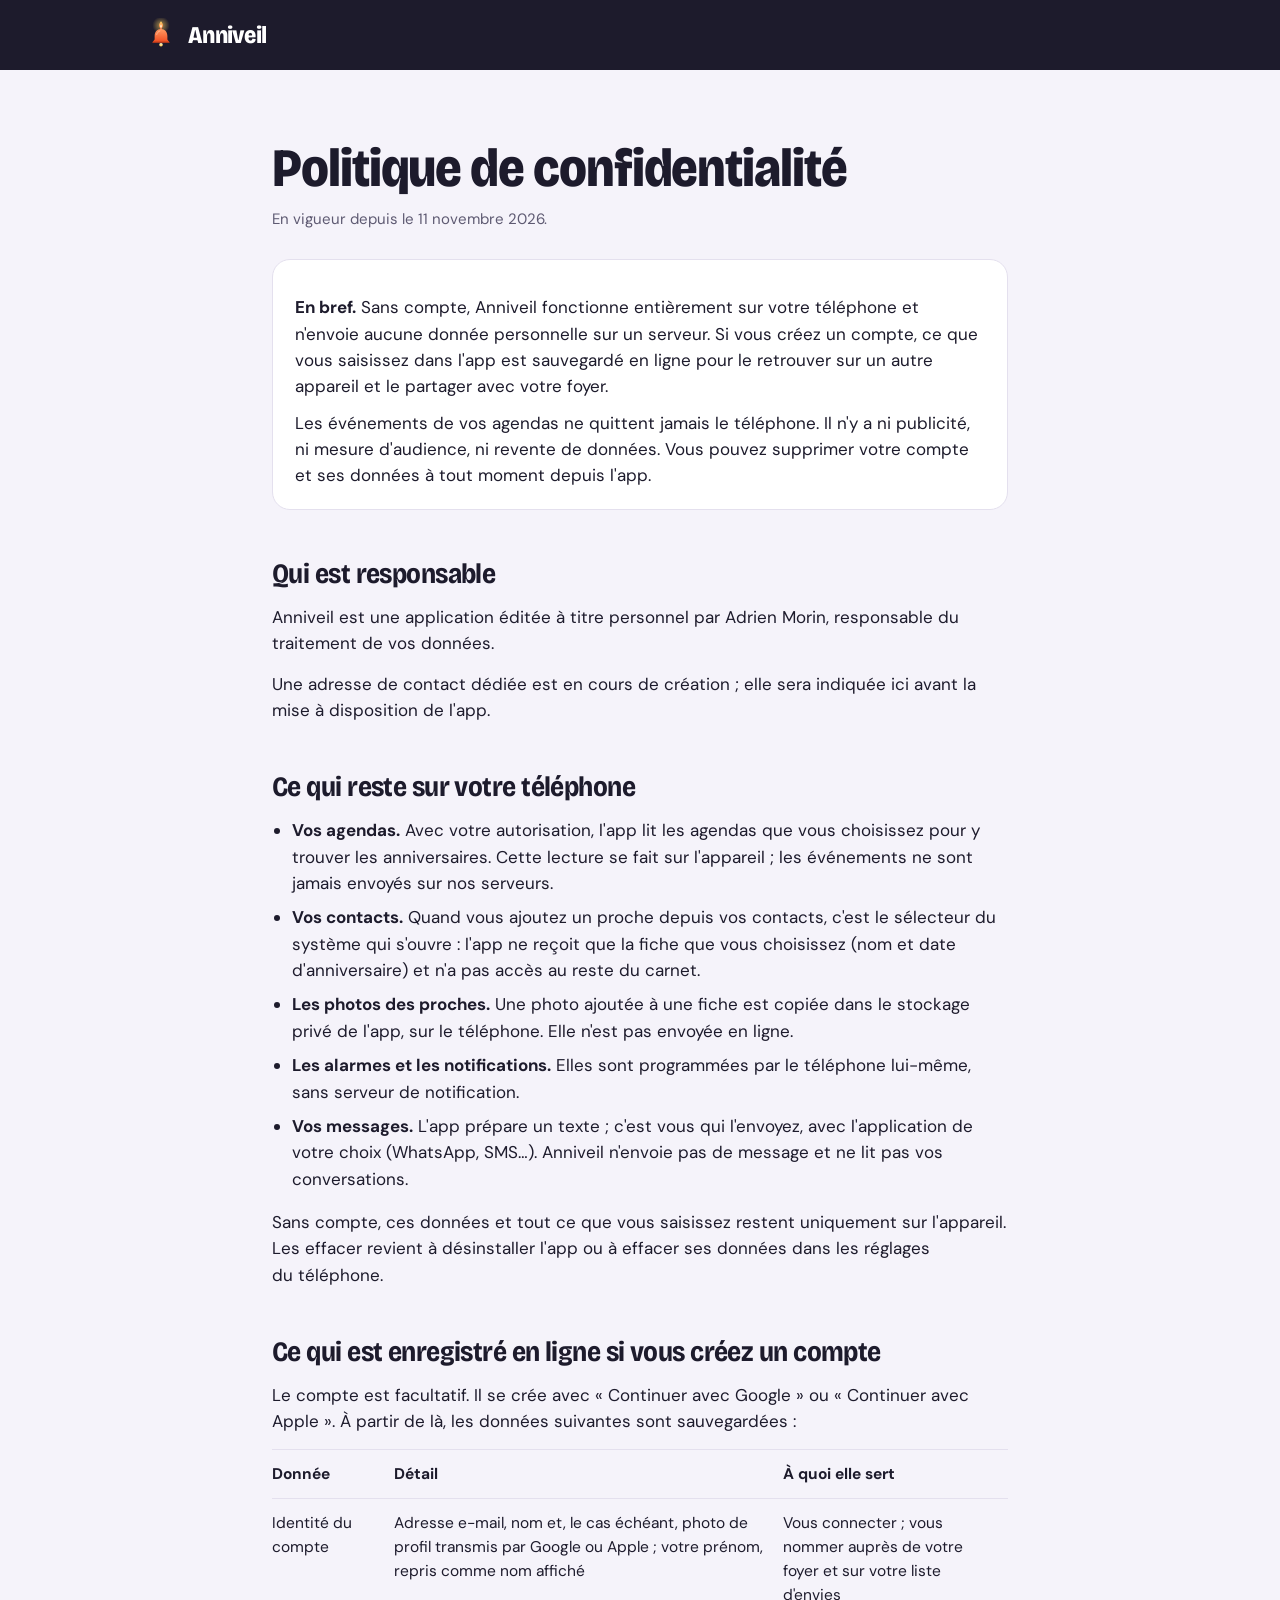
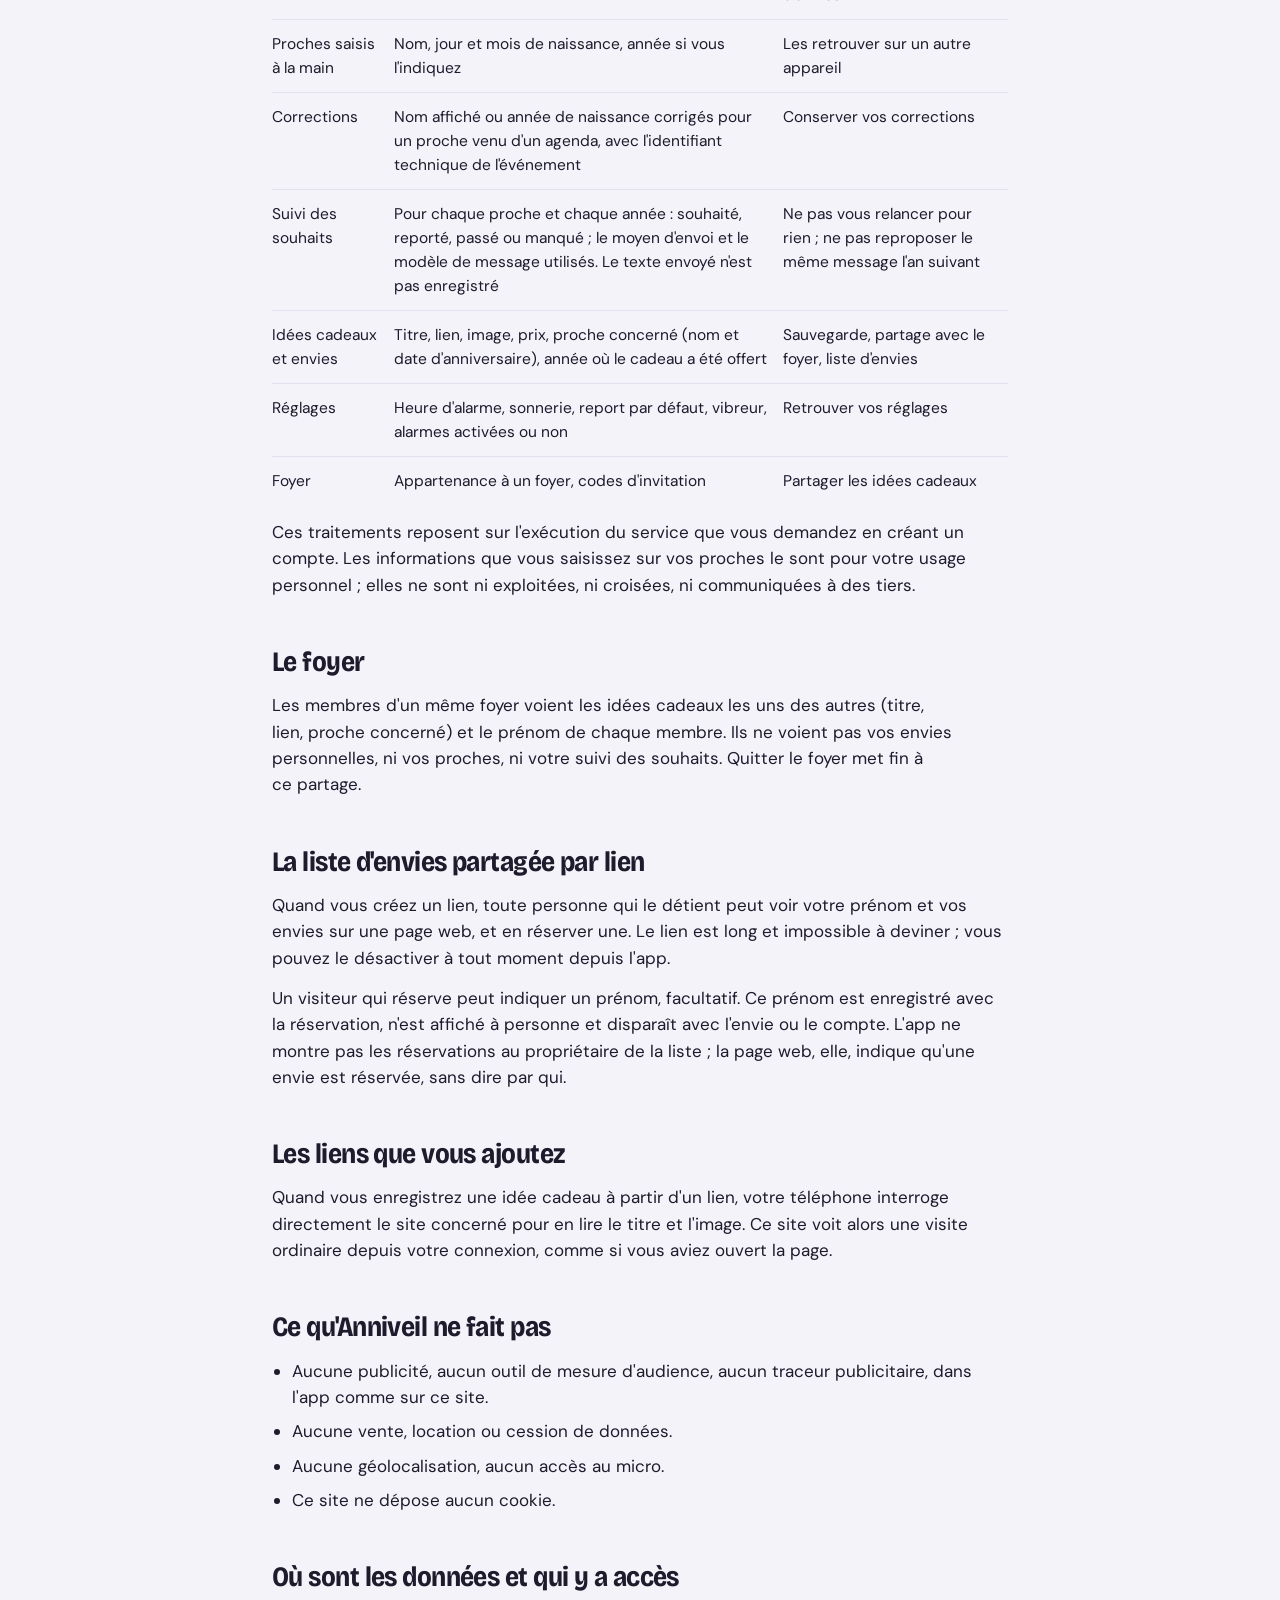
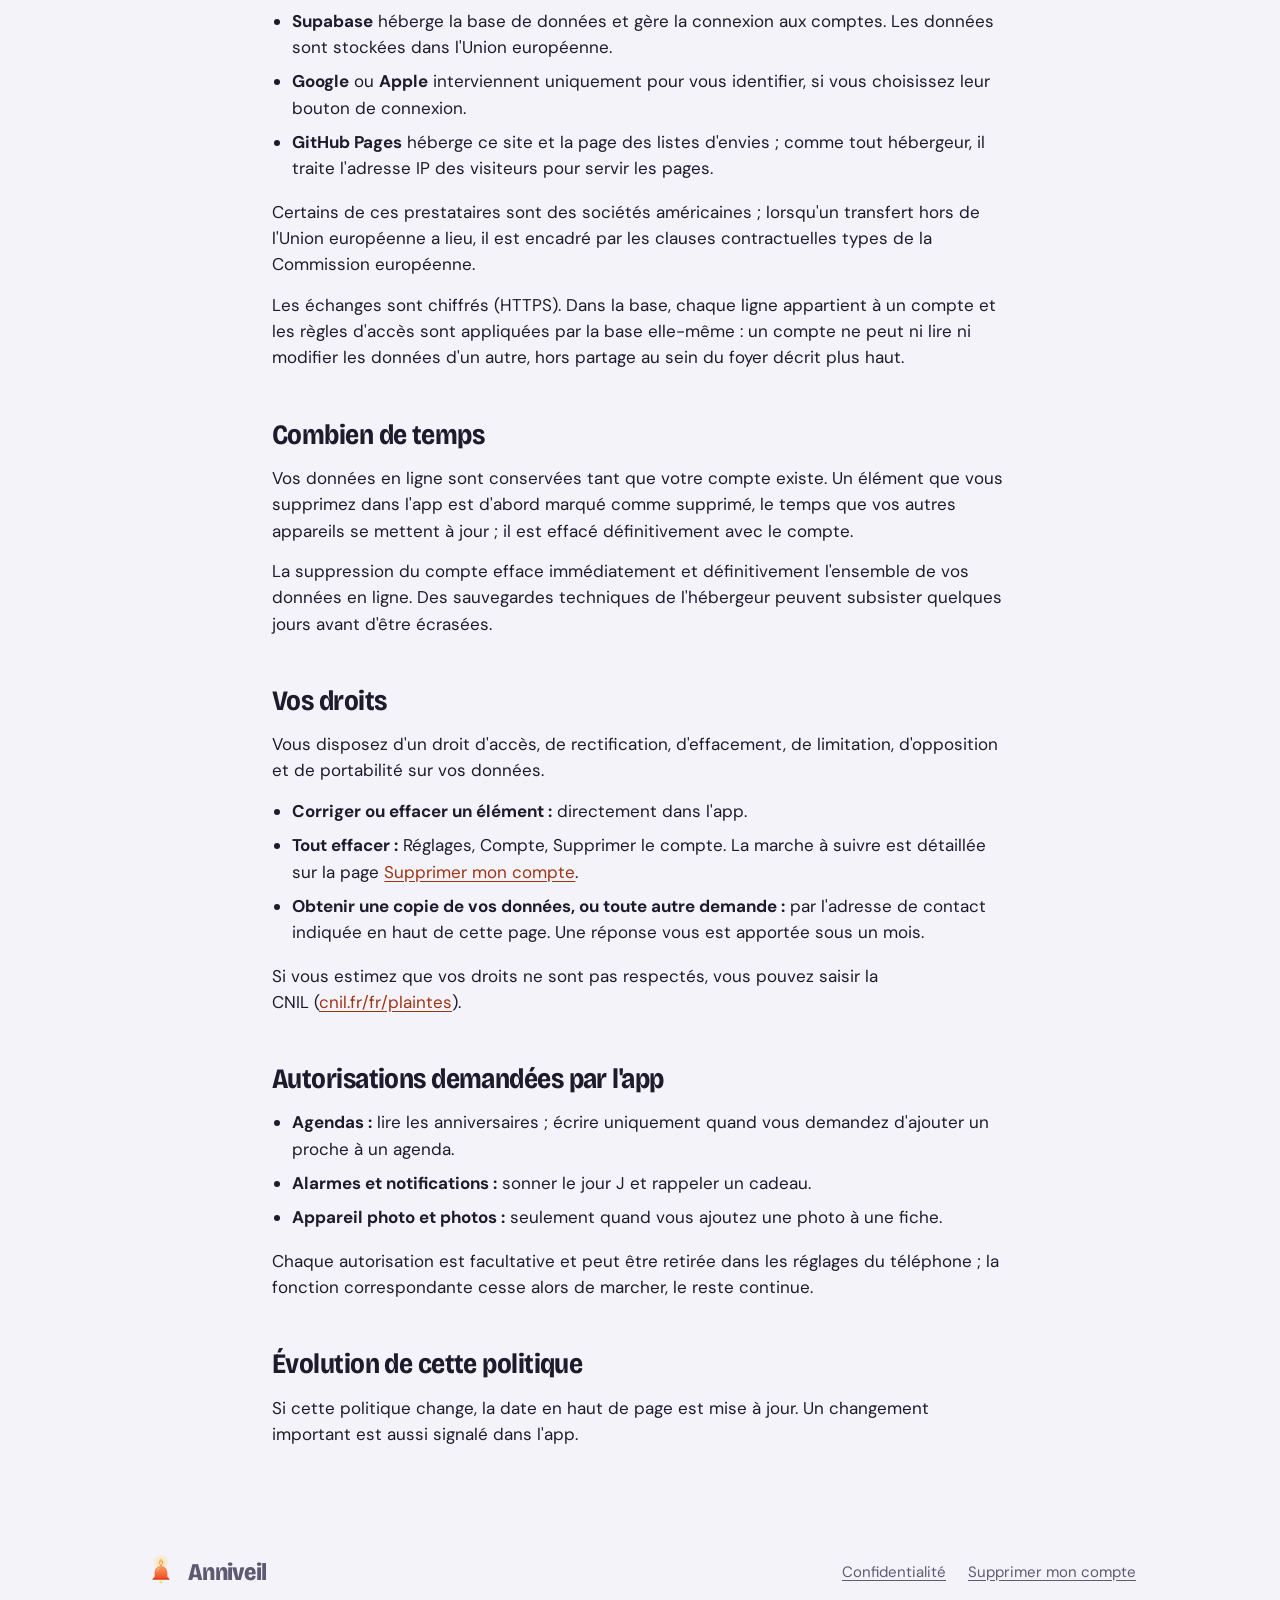
==== confidentialite/index.html @ b1ccddc4 "Site Anniveil : accueil, confidentialité, suppression de compte Co-Authored-By: Claude Fable 5.2 <no" ====
<!doctype html>
<html lang="fr">
<head>
<meta charset="utf-8">
<meta name="viewport" content="width=device-width, initial-scale=1">
<title>Politique de confidentialité — Anniveil</title>
<meta name="description" content="Quelles données Anniveil utilise, où elles sont stockées, et comment les supprimer.">
<meta name="theme-color" content="#1d1b2c">
<link rel="icon" href="../assets/icone.svg" type="image/svg+xml">
<link rel="stylesheet" href="../assets/site.css">
</head>
<body>

<header class="bandeau">
  <div class="cadre entete">
    <a class="marque" href="../" aria-label="Anniveil, accueil"><img src="../assets/cloche.svg" alt=""><span>Anniveil</span></a>
  </div>
</header>

<main class="texte">
  <h1>Politique de confidentialité</h1>
  <p class="date">En vigueur depuis le 11 novembre 2026.</p>

  <div class="resume">
    <p><strong>En bref.</strong> Sans compte, Anniveil fonctionne entièrement sur votre téléphone et n'envoie aucune donnée personnelle sur un serveur. Si vous créez un compte, ce que vous saisissez dans l'app est sauvegardé en ligne pour le retrouver sur un autre appareil et le partager avec votre foyer.</p>
    <p>Les événements de vos agendas ne quittent jamais le téléphone. Il n'y a ni publicité, ni mesure d'audience, ni revente de données. Vous pouvez supprimer votre compte et ses données à tout moment depuis l'app.</p>
  </div>

  <h2>Qui est responsable</h2>
  <p>Anniveil est une application éditée à titre personnel par Adrien Morin, responsable du traitement de vos données.</p>
  <!-- CONTACT : remplacer cette phrase par l'adresse dédiée dès qu'elle existe. -->
  <p>Une adresse de contact dédiée est en cours de création ; elle sera indiquée ici avant la mise à disposition de l'app.</p>

  <h2>Ce qui reste sur votre téléphone</h2>
  <ul>
    <li><strong>Vos agendas.</strong> Avec votre autorisation, l'app lit les agendas que vous choisissez pour y trouver les anniversaires. Cette lecture se fait sur l'appareil ; les événements ne sont jamais envoyés sur nos serveurs.</li>
    <li><strong>Vos contacts.</strong> Quand vous ajoutez un proche depuis vos contacts, c'est le sélecteur du système qui s'ouvre&nbsp;: l'app ne reçoit que la fiche que vous choisissez (nom et date d'anniversaire) et n'a pas accès au reste du carnet.</li>
    <li><strong>Les photos des proches.</strong> Une photo ajoutée à une fiche est copiée dans le stockage privé de l'app, sur le téléphone. Elle n'est pas envoyée en ligne.</li>
    <li><strong>Les alarmes et les notifications.</strong> Elles sont programmées par le téléphone lui-même, sans serveur de notification.</li>
    <li><strong>Vos messages.</strong> L'app prépare un texte ; c'est vous qui l'envoyez, avec l'application de votre choix (WhatsApp, SMS…). Anniveil n'envoie pas de message et ne lit pas vos conversations.</li>
  </ul>
  <p>Sans compte, ces données et tout ce que vous saisissez restent uniquement sur l'appareil. Les effacer revient à désinstaller l'app ou à effacer ses données dans les réglages du téléphone.</p>

  <h2>Ce qui est enregistré en ligne si vous créez un compte</h2>
  <p>Le compte est facultatif. Il se crée avec « Continuer avec Google » ou « Continuer avec Apple ». À partir de là, les données suivantes sont sauvegardées&nbsp;:</p>
  <div class="tableau">
    <table>
      <thead><tr><th>Donnée</th><th>Détail</th><th>À quoi elle sert</th></tr></thead>
      <tbody>
        <tr><td>Identité du compte</td><td>Adresse e-mail, nom et, le cas échéant, photo de profil transmis par Google ou Apple ; votre prénom, repris comme nom affiché</td><td>Vous connecter ; vous nommer auprès de votre foyer et sur votre liste d'envies</td></tr>
        <tr><td>Proches saisis à la main</td><td>Nom, jour et mois de naissance, année si vous l'indiquez</td><td>Les retrouver sur un autre appareil</td></tr>
        <tr><td>Corrections</td><td>Nom affiché ou année de naissance corrigés pour un proche venu d'un agenda, avec l'identifiant technique de l'événement</td><td>Conserver vos corrections</td></tr>
        <tr><td>Suivi des souhaits</td><td>Pour chaque proche et chaque année&nbsp;: souhaité, reporté, passé ou manqué ; le moyen d'envoi et le modèle de message utilisés. Le texte envoyé n'est pas enregistré</td><td>Ne pas vous relancer pour rien ; ne pas reproposer le même message l'an suivant</td></tr>
        <tr><td>Idées cadeaux et envies</td><td>Titre, lien, image, prix, proche concerné (nom et date d'anniversaire), année où le cadeau a été offert</td><td>Sauvegarde, partage avec le foyer, liste d'envies</td></tr>
        <tr><td>Réglages</td><td>Heure d'alarme, sonnerie, report par défaut, vibreur, alarmes activées ou non</td><td>Retrouver vos réglages</td></tr>
        <tr><td>Foyer</td><td>Appartenance à un foyer, codes d'invitation</td><td>Partager les idées cadeaux</td></tr>
      </tbody>
    </table>
  </div>
  <p>Ces traitements reposent sur l'exécution du service que vous demandez en créant un compte. Les informations que vous saisissez sur vos proches le sont pour votre usage personnel ; elles ne sont ni exploitées, ni croisées, ni communiquées à des tiers.</p>

  <h2>Le foyer</h2>
  <p>Les membres d'un même foyer voient les idées cadeaux les uns des autres (titre, lien, proche concerné) et le prénom de chaque membre. Ils ne voient pas vos envies personnelles, ni vos proches, ni votre suivi des souhaits. Quitter le foyer met fin à ce partage.</p>

  <h2>La liste d'envies partagée par lien</h2>
  <p>Quand vous créez un lien, toute personne qui le détient peut voir votre prénom et vos envies sur une page web, et en réserver une. Le lien est long et impossible à deviner ; vous pouvez le désactiver à tout moment depuis l'app.</p>
  <p>Un visiteur qui réserve peut indiquer un prénom, facultatif. Ce prénom est enregistré avec la réservation, n'est affiché à personne et disparaît avec l'envie ou le compte. L'app ne montre pas les réservations au propriétaire de la liste ; la page web, elle, indique qu'une envie est réservée, sans dire par qui.</p>

  <h2>Les liens que vous ajoutez</h2>
  <p>Quand vous enregistrez une idée cadeau à partir d'un lien, votre téléphone interroge directement le site concerné pour en lire le titre et l'image. Ce site voit alors une visite ordinaire depuis votre connexion, comme si vous aviez ouvert la page.</p>

  <h2>Ce qu'Anniveil ne fait pas</h2>
  <ul>
    <li>Aucune publicité, aucun outil de mesure d'audience, aucun traceur publicitaire, dans l'app comme sur ce site.</li>
    <li>Aucune vente, location ou cession de données.</li>
    <li>Aucune géolocalisation, aucun accès au micro.</li>
    <li>Ce site ne dépose aucun cookie.</li>
  </ul>

  <h2>Où sont les données et qui y a accès</h2>
  <ul>
    <li><strong>Supabase</strong> héberge la base de données et gère la connexion aux comptes. Les données sont stockées dans l'Union européenne.</li>
    <li><strong>Google</strong> ou <strong>Apple</strong> interviennent uniquement pour vous identifier, si vous choisissez leur bouton de connexion.</li>
    <li><strong>GitHub Pages</strong> héberge ce site et la page des listes d'envies ; comme tout hébergeur, il traite l'adresse IP des visiteurs pour servir les pages.</li>
  </ul>
  <p>Certains de ces prestataires sont des sociétés américaines ; lorsqu'un transfert hors de l'Union européenne a lieu, il est encadré par les clauses contractuelles types de la Commission européenne.</p>
  <p>Les échanges sont chiffrés (HTTPS). Dans la base, chaque ligne appartient à un compte et les règles d'accès sont appliquées par la base elle-même&nbsp;: un compte ne peut ni lire ni modifier les données d'un autre, hors partage au sein du foyer décrit plus haut.</p>

  <h2>Combien de temps</h2>
  <p>Vos données en ligne sont conservées tant que votre compte existe. Un élément que vous supprimez dans l'app est d'abord marqué comme supprimé, le temps que vos autres appareils se mettent à jour ; il est effacé définitivement avec le compte.</p>
  <p>La suppression du compte efface immédiatement et définitivement l'ensemble de vos données en ligne. Des sauvegardes techniques de l'hébergeur peuvent subsister quelques jours avant d'être écrasées.</p>

  <h2>Vos droits</h2>
  <p>Vous disposez d'un droit d'accès, de rectification, d'effacement, de limitation, d'opposition et de portabilité sur vos données.</p>
  <ul>
    <li><strong>Corriger ou effacer un élément&nbsp;:</strong> directement dans l'app.</li>
    <li><strong>Tout effacer&nbsp;:</strong> Réglages, Compte, Supprimer le compte. La marche à suivre est détaillée sur la page <a href="../suppression-compte/">Supprimer mon compte</a>.</li>
    <li><strong>Obtenir une copie de vos données, ou toute autre demande&nbsp;:</strong> par l'adresse de contact indiquée en haut de cette page. Une réponse vous est apportée sous un mois.</li>
  </ul>
  <p>Si vous estimez que vos droits ne sont pas respectés, vous pouvez saisir la CNIL (<a href="https://www.cnil.fr/fr/plaintes">cnil.fr/fr/plaintes</a>).</p>

  <h2>Autorisations demandées par l'app</h2>
  <ul>
    <li><strong>Agendas&nbsp;:</strong> lire les anniversaires ; écrire uniquement quand vous demandez d'ajouter un proche à un agenda.</li>
    <li><strong>Alarmes et notifications&nbsp;:</strong> sonner le jour J et rappeler un cadeau.</li>
    <li><strong>Appareil photo et photos&nbsp;:</strong> seulement quand vous ajoutez une photo à une fiche.</li>
  </ul>
  <p>Chaque autorisation est facultative et peut être retirée dans les réglages du téléphone ; la fonction correspondante cesse alors de marcher, le reste continue.</p>

  <h2>Évolution de cette politique</h2>
  <p>Si cette politique change, la date en haut de page est mise à jour. Un changement important est aussi signalé dans l'app.</p>
</main>

<footer class="pied">
  <div class="cadre">
    <a class="marque" href="../"><img src="../assets/cloche.svg" alt=""><span>Anniveil</span></a>
    <nav aria-label="Informations">
      <a href="../confidentialite/">Confidentialité</a>
      <a href="../suppression-compte/">Supprimer mon compte</a>
    </nav>
  </div>
</footer>

</body>
</html>
---- assets/site.css ----
/* Anniveil — site public. Polices embarquées (OFL), aucune ressource tierce. */
@font-face {
  font-family: "Bricolage Grotesque";
  src: url("BricolageGrotesque.ttf") format("truetype");
  font-weight: 200 800;
  font-stretch: 75% 100%;
  font-display: swap;
}
@font-face {
  font-family: "DM Sans";
  src: url("DMSans.ttf") format("truetype");
  font-weight: 100 1000;
  font-display: swap;
}

:root {
  --encre: #1d1b2c;
  --nuit: #2c2a42;
  --flamme: #ff6b3d;
  --bougie: #ffd25e;
  --sur-nuit: #c9c5da;

  --fond: #f5f3fa;
  --carte: #ffffff;
  --texte: #1d1b2c;
  --discret: #5e5a72;
  --trait: #e4e0ee;
  --lien: #9e3412;

  --titre: "Bricolage Grotesque", "DM Sans", system-ui, sans-serif;
  --corps: "DM Sans", system-ui, -apple-system, "Segoe UI", Roboto, sans-serif;
  --marge: clamp(20px, 5vw, 64px);
  --large: 1120px;
}
@media (prefers-color-scheme: dark) {
  :root {
    --fond: #14131f;
    --carte: #1f1d2e;
    --texte: #f1eff8;
    --discret: #a9a5bd;
    --trait: #34314a;
    --lien: #ffb199;
  }
}

* { box-sizing: border-box; }
html { -webkit-text-size-adjust: 100%; scroll-behavior: smooth; }
body {
  margin: 0;
  background: var(--fond);
  color: var(--texte);
  font: 400 17px/1.55 var(--corps);
  text-rendering: optimizeLegibility;
}
img { max-width: 100%; display: block; }
a { color: var(--lien); text-underline-offset: 3px; }
a:focus-visible, button:focus-visible, summary:focus-visible {
  outline: 3px solid var(--bougie);
  outline-offset: 3px;
  border-radius: 6px;
}
h1, h2, h3 { font-family: var(--titre); font-stretch: 88%; letter-spacing: -0.02em; margin: 0; text-wrap: balance; }
p { margin: 0; text-wrap: pretty; }

.cadre { max-width: var(--large); margin: 0 auto; padding-inline: var(--marge); }

/* ───────── Marque ───────── */
.marque { display: inline-flex; align-items: center; gap: 10px; text-decoration: none; color: inherit; }
.marque img { width: 34px; height: 34px; }
.marque span { font: 800 24px/1 var(--titre); font-stretch: 88%; letter-spacing: -0.03em; }

/* ───────── Ouverture : la nuit, puis l'alarme ───────── */
.nuit {
  background:
    radial-gradient(60% 55% at 78% 42%, rgba(255, 210, 94, 0.13), transparent 70%),
    var(--encre);
  color: #fff;
  overflow: hidden;
}
.nuit a { color: #fff; }
.entete { display: flex; justify-content: space-between; align-items: center; padding-block: 22px; }
.entete nav a { font-size: 15px; color: var(--sur-nuit); text-decoration: none; }
.entete nav a:hover { color: #fff; text-decoration: underline; }

.ouverture {
  display: grid;
  grid-template-columns: minmax(0, 1.15fr) minmax(0, 0.85fr);
  gap: clamp(24px, 5vw, 72px);
  align-items: end;
  padding-top: clamp(28px, 6vw, 72px);
}
.ouverture h1 {
  font-weight: 800;
  font-size: clamp(44px, 8.2vw, 104px);
  line-height: 0.94;
  letter-spacing: -0.035em;
}
.ouverture .chapo {
  margin-top: 28px;
  max-width: 34ch;
  font-size: clamp(18px, 1.7vw, 21px);
  line-height: 1.45;
  color: var(--sur-nuit);
}
.dispo {
  margin: 36px 0 clamp(36px, 7vw, 88px);
  display: inline-flex;
  align-items: center;
  gap: 12px;
  padding: 12px 18px;
  border-radius: 999px;
  background: var(--nuit);
  font-size: 15px;
  color: #fff;
}
.dispo i { width: 10px; height: 10px; border-radius: 50%; background: var(--bougie); }

/* Téléphone : un cadre sobre autour d'une capture */
.tel {
  --rayon: 44px;
  aspect-ratio: 1560 / 3376;
  border-radius: var(--rayon);
  padding: 9px;
  background: #0d0c15;
  box-shadow: 0 0 0 1.5px #3a3752, 0 40px 80px -30px rgba(0, 0, 0, 0.55);
}
.tel img { width: 100%; height: 100%; object-fit: cover; object-position: top; border-radius: calc(var(--rayon) - 9px); }
.ouverture .tel { width: min(100%, 340px); justify-self: center; margin-bottom: -22%; }

/* La cloche sonne une fois, à l'arrivée */
@keyframes sonne {
  0%, 100% { transform: rotate(0); }
  12% { transform: rotate(-13deg); }
  28% { transform: rotate(11deg); }
  44% { transform: rotate(-8deg); }
  60% { transform: rotate(5deg); }
  78% { transform: rotate(-2deg); }
}
.nuit .marque img { transform-origin: 50% 18%; animation: sonne 1.5s ease-in-out 0.5s 1 both; }
@media (prefers-reduced-motion: reduce) {
  .nuit .marque img { animation: none; }
  html { scroll-behavior: auto; }
}

/* ───────── Le jour J, heure par heure ───────── */
.journee { padding-block: clamp(56px, 9vw, 120px); }
.journee > h2, .partage > .cadre > h2, .donnees h2 {
  font-weight: 800;
  font-size: clamp(32px, 4.6vw, 56px);
  line-height: 1;
}
.journee > .intro { margin-top: 16px; max-width: 52ch; color: var(--discret); font-size: 18px; }

.etapes { list-style: none; margin: clamp(40px, 6vw, 80px) 0 0; padding: 0; }
.etape {
  display: grid;
  grid-template-columns: clamp(92px, 13vw, 170px) minmax(0, 1fr) minmax(0, 300px);
  gap: clamp(18px, 4vw, 56px);
  padding-block: clamp(28px, 4.5vw, 56px);
  border-top: 1.5px solid var(--trait);
  align-items: start;
}
.etape .heure {
  font: 800 clamp(30px, 4.6vw, 58px)/1 var(--titre);
  font-stretch: 80%;
  letter-spacing: -0.03em;
  color: var(--flamme);
  font-variant-numeric: tabular-nums;
}
.etape h3 { font-weight: 700; font-size: clamp(22px, 2.4vw, 30px); line-height: 1.1; }
.etape p { margin-top: 12px; max-width: 46ch; color: var(--discret); }
/* Dans la chronologie, on ne montre que le haut de l'écran : l'étape reste lisible d'un coup d'œil. */
.etape .tel { --rayon: 34px; aspect-ratio: 10 / 14; width: 100%; max-width: 260px; justify-self: end; padding: 7px; }
.etape.sans-ecran { grid-template-columns: clamp(92px, 13vw, 170px) minmax(0, 1fr); }

/* ───────── À plusieurs ───────── */
.partage { background: var(--carte); border-block: 1.5px solid var(--trait); padding-block: clamp(56px, 9vw, 120px); }
.duo {
  display: grid;
  grid-template-columns: repeat(2, minmax(0, 1fr));
  gap: clamp(28px, 5vw, 72px);
  margin-top: clamp(32px, 5vw, 64px);
}
.duo article { display: grid; grid-template-columns: minmax(0, 150px) minmax(0, 1fr); gap: 24px; align-items: start; }
.duo .tel { --rayon: 24px; aspect-ratio: 10 / 14; padding: 5px; }
.duo h3 { font-weight: 700; font-size: 26px; line-height: 1.1; }
.duo p { margin-top: 10px; color: var(--discret); }

/* ───────── Données ───────── */
.donnees { background: var(--encre); color: #fff; padding-block: clamp(56px, 9vw, 120px); }
.donnees a { color: var(--bougie); }
.donnees .faits {
  list-style: none;
  padding: 0;
  margin: clamp(28px, 4vw, 48px) 0 0;
  display: grid;
  grid-template-columns: repeat(2, minmax(0, 1fr));
  gap: 0 clamp(28px, 5vw, 72px);
}
.donnees .faits li { padding-block: 20px; border-top: 1.5px solid #3a3752; color: var(--sur-nuit); }
.donnees .faits strong { display: block; color: #fff; font: 700 20px/1.2 var(--titre); font-stretch: 88%; margin-bottom: 6px; }
.donnees .suite { margin-top: 32px; }

/* ───────── Pied ───────── */
.pied { padding-block: 36px 56px; color: var(--discret); font-size: 15px; }
.pied .cadre { display: flex; flex-wrap: wrap; gap: 14px 28px; justify-content: space-between; align-items: center; }
.pied nav { display: flex; flex-wrap: wrap; gap: 8px 22px; }
.pied a { color: var(--discret); }

/* ───────── Pages de texte (confidentialité, suppression de compte) ───────── */
.bandeau { background: var(--encre); color: #fff; }
.bandeau .entete { padding-block: 18px; }
.texte { max-width: 72ch; margin: 0 auto; padding: clamp(36px, 6vw, 72px) var(--marge) 72px; }
.texte h1 { font-weight: 800; font-size: clamp(34px, 5vw, 54px); line-height: 1; }
.texte .date { margin-top: 12px; color: var(--discret); font-size: 15px; }
.texte .resume {
  margin-top: 28px;
  padding: 20px 22px;
  border-radius: 18px;
  background: var(--carte);
  border: 1.5px solid var(--trait);
}
.texte .resume p + p { margin-top: 10px; }
.texte h2 { font-weight: 700; font-size: clamp(23px, 2.6vw, 28px); line-height: 1.15; margin-top: 48px; }
.texte h3 { font-weight: 700; font-size: 19px; margin-top: 26px; }
.texte p, .texte ul, .texte ol, .texte table { margin-top: 14px; }
.texte ul, .texte ol { padding-left: 1.2em; }
.texte li + li { margin-top: 8px; }
.texte table { width: 100%; border-collapse: collapse; font-size: 15.5px; }
.texte th, .texte td { text-align: left; vertical-align: top; padding: 12px 14px 12px 0; border-top: 1.5px solid var(--trait); }
.texte th { font-weight: 700; }
.texte .tableau { overflow-x: auto; }
.texte .tableau table { min-width: 560px; }

/* ───────── Petits écrans ───────── */
@media (max-width: 820px) {
  .ouverture { grid-template-columns: 1fr; }
  .ouverture .tel { width: min(72%, 300px); margin-bottom: -34%; }
  .etape, .etape.sans-ecran { grid-template-columns: 1fr; gap: 12px; }
  .etape .tel { justify-self: start; max-width: 220px; margin-top: 12px; }
  .duo, .donnees .faits { grid-template-columns: 1fr; }
  .duo article { grid-template-columns: 110px minmax(0, 1fr); gap: 18px; }
  .entete nav { display: none; }
}
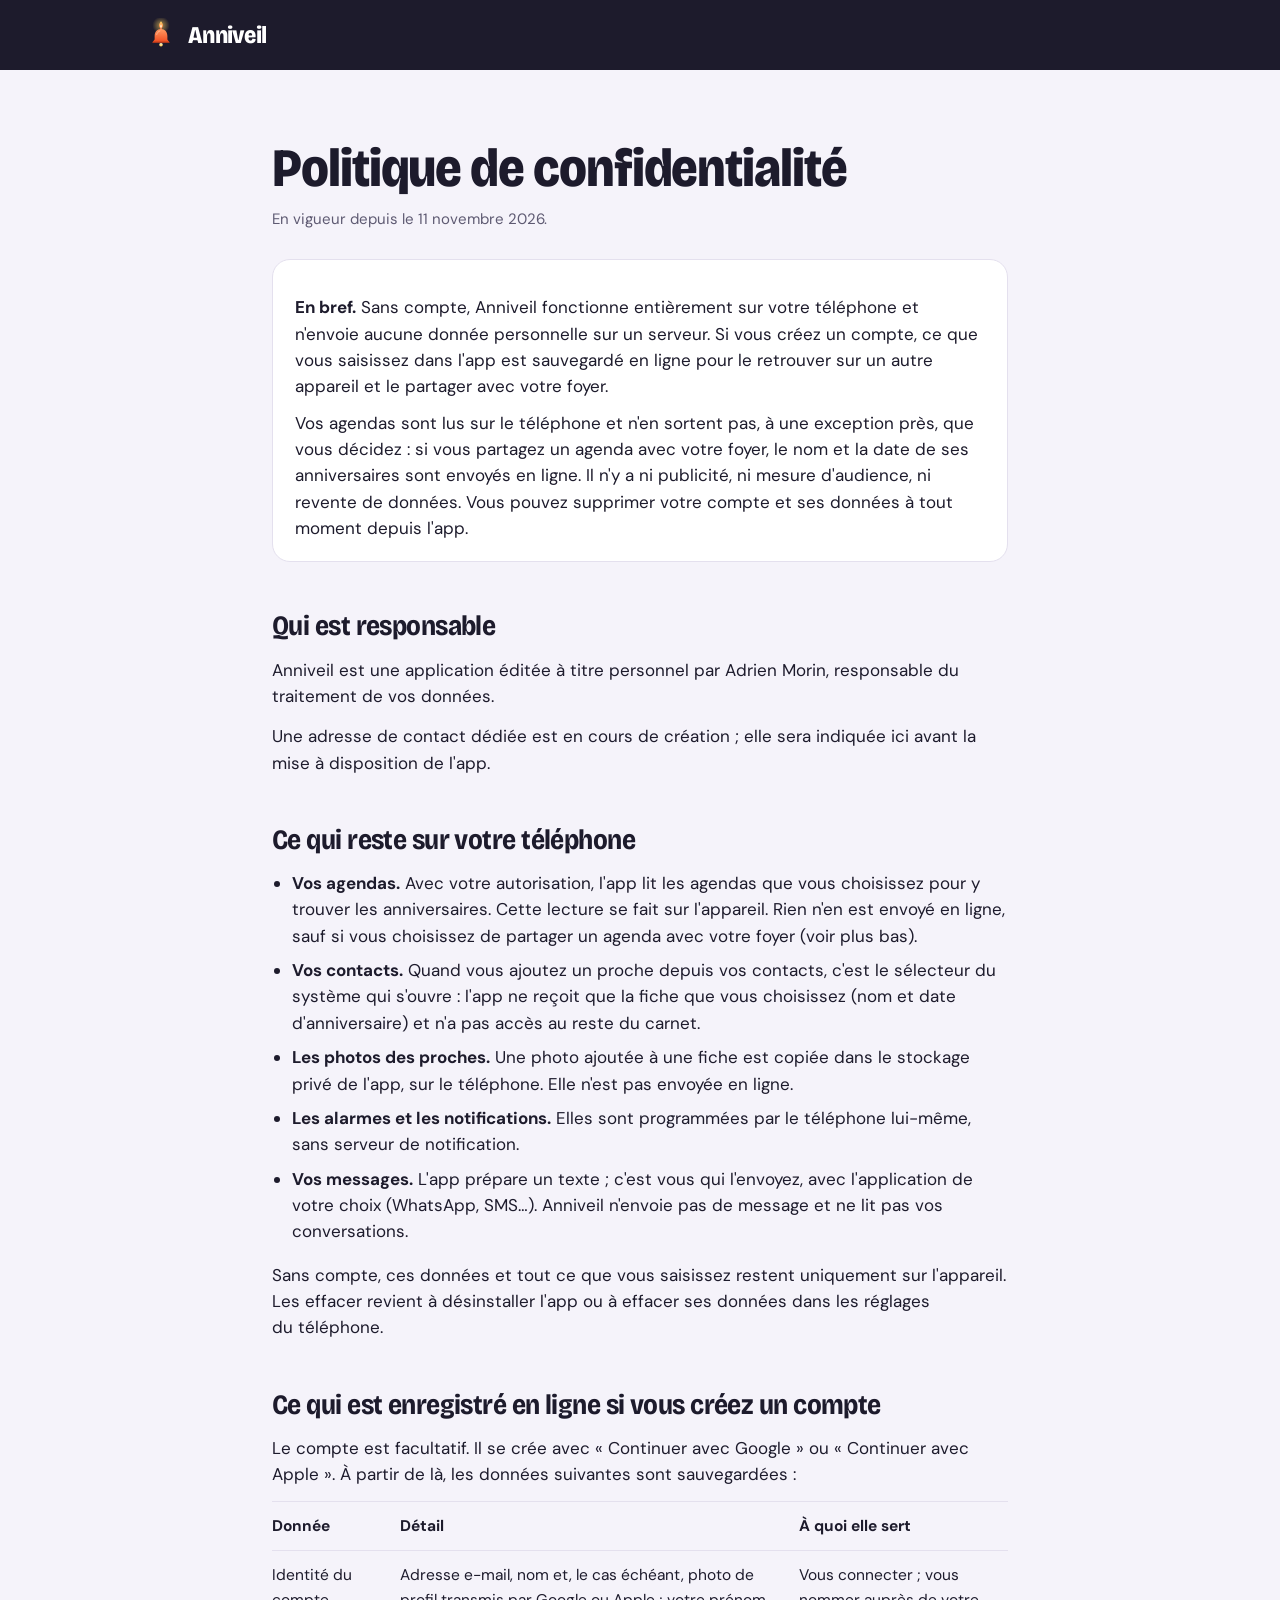
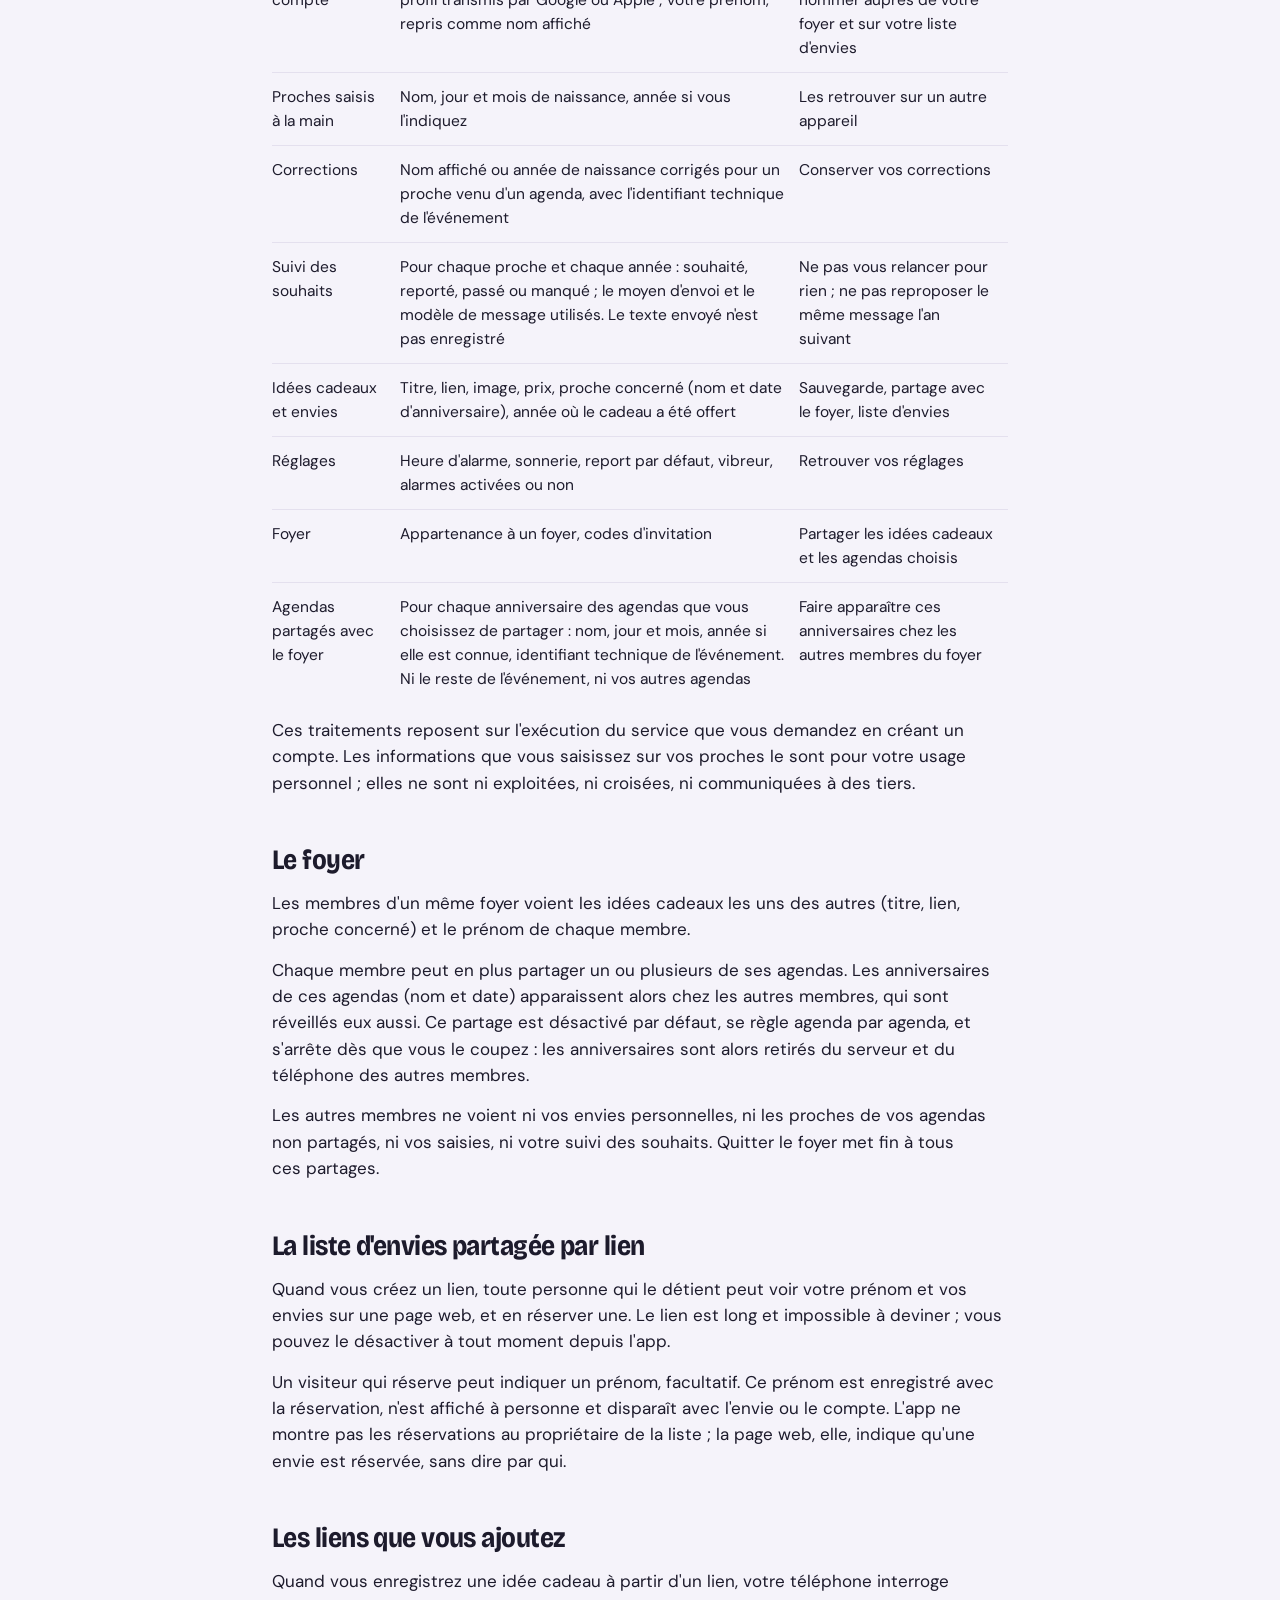
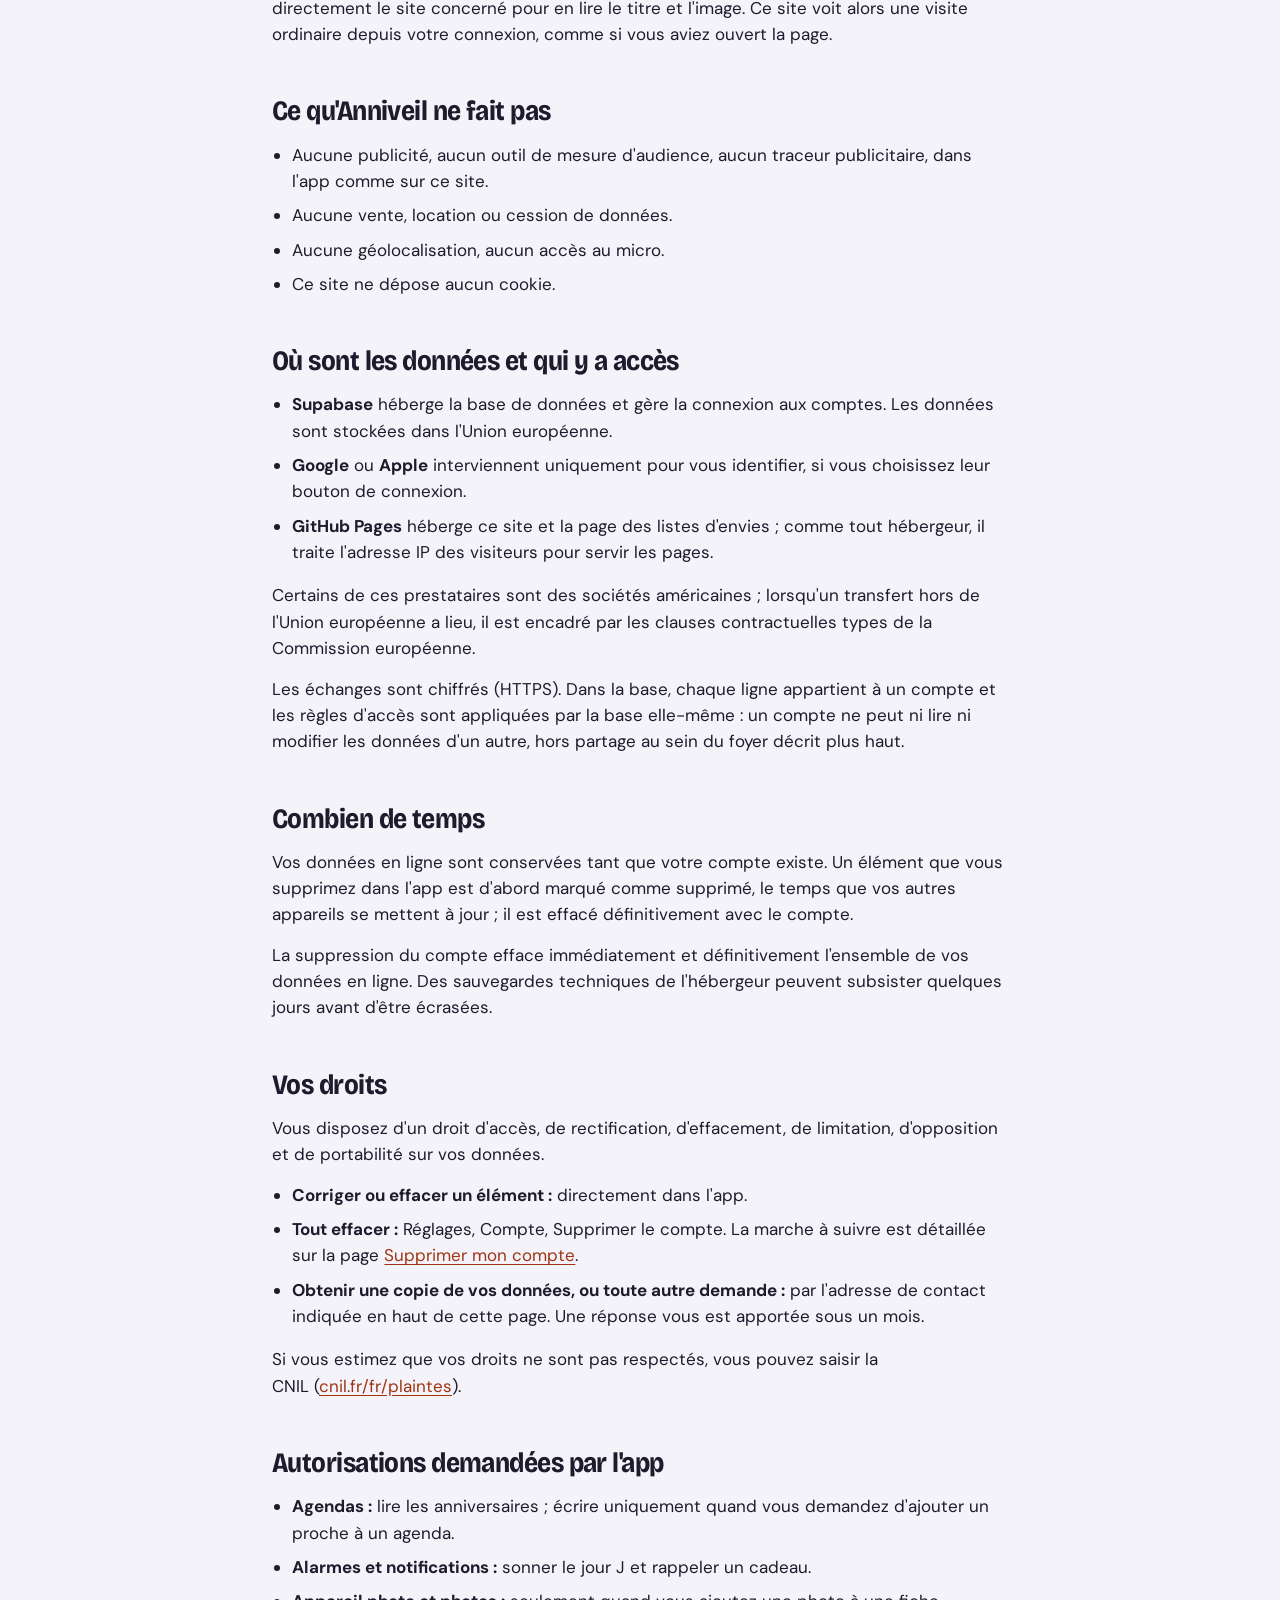
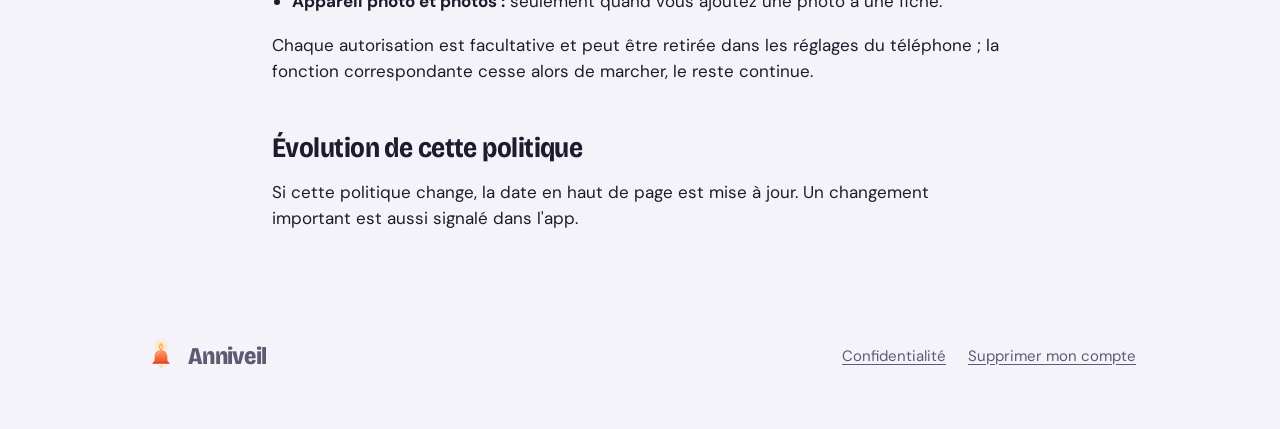
==== commit 0080e2b0: "Confidentialité et accueil : agendas partagés avec le foyer Co-Authored-By: Claude Fable 5.2 <norepl" ====
--- a/confidentialite/index.html
+++ b/confidentialite/index.html
@@ -23,7 +23,7 @@
 
   <div class="resume">
     <p><strong>En bref.</strong> Sans compte, Anniveil fonctionne entièrement sur votre téléphone et n'envoie aucune donnée personnelle sur un serveur. Si vous créez un compte, ce que vous saisissez dans l'app est sauvegardé en ligne pour le retrouver sur un autre appareil et le partager avec votre foyer.</p>
-    <p>Les événements de vos agendas ne quittent jamais le téléphone. Il n'y a ni publicité, ni mesure d'audience, ni revente de données. Vous pouvez supprimer votre compte et ses données à tout moment depuis l'app.</p>
+    <p>Vos agendas sont lus sur le téléphone et n'en sortent pas, à une exception près, que vous décidez&nbsp;: si vous partagez un agenda avec votre foyer, le nom et la date de ses anniversaires sont envoyés en ligne. Il n'y a ni publicité, ni mesure d'audience, ni revente de données. Vous pouvez supprimer votre compte et ses données à tout moment depuis l'app.</p>
   </div>
 
   <h2>Qui est responsable</h2>
@@ -33,7 +33,7 @@
 
   <h2>Ce qui reste sur votre téléphone</h2>
   <ul>
-    <li><strong>Vos agendas.</strong> Avec votre autorisation, l'app lit les agendas que vous choisissez pour y trouver les anniversaires. Cette lecture se fait sur l'appareil ; les événements ne sont jamais envoyés sur nos serveurs.</li>
+    <li><strong>Vos agendas.</strong> Avec votre autorisation, l'app lit les agendas que vous choisissez pour y trouver les anniversaires. Cette lecture se fait sur l'appareil. Rien n'en est envoyé en ligne, sauf si vous choisissez de partager un agenda avec votre foyer (voir plus bas).</li>
     <li><strong>Vos contacts.</strong> Quand vous ajoutez un proche depuis vos contacts, c'est le sélecteur du système qui s'ouvre&nbsp;: l'app ne reçoit que la fiche que vous choisissez (nom et date d'anniversaire) et n'a pas accès au reste du carnet.</li>
     <li><strong>Les photos des proches.</strong> Une photo ajoutée à une fiche est copiée dans le stockage privé de l'app, sur le téléphone. Elle n'est pas envoyée en ligne.</li>
     <li><strong>Les alarmes et les notifications.</strong> Elles sont programmées par le téléphone lui-même, sans serveur de notification.</li>
@@ -53,14 +53,17 @@
         <tr><td>Suivi des souhaits</td><td>Pour chaque proche et chaque année&nbsp;: souhaité, reporté, passé ou manqué ; le moyen d'envoi et le modèle de message utilisés. Le texte envoyé n'est pas enregistré</td><td>Ne pas vous relancer pour rien ; ne pas reproposer le même message l'an suivant</td></tr>
         <tr><td>Idées cadeaux et envies</td><td>Titre, lien, image, prix, proche concerné (nom et date d'anniversaire), année où le cadeau a été offert</td><td>Sauvegarde, partage avec le foyer, liste d'envies</td></tr>
         <tr><td>Réglages</td><td>Heure d'alarme, sonnerie, report par défaut, vibreur, alarmes activées ou non</td><td>Retrouver vos réglages</td></tr>
-        <tr><td>Foyer</td><td>Appartenance à un foyer, codes d'invitation</td><td>Partager les idées cadeaux</td></tr>
+        <tr><td>Foyer</td><td>Appartenance à un foyer, codes d'invitation</td><td>Partager les idées cadeaux et les agendas choisis</td></tr>
+        <tr><td>Agendas partagés avec le foyer</td><td>Pour chaque anniversaire des agendas que vous choisissez de partager&nbsp;: nom, jour et mois, année si elle est connue, identifiant technique de l'événement. Ni le reste de l'événement, ni vos autres agendas</td><td>Faire apparaître ces anniversaires chez les autres membres du foyer</td></tr>
       </tbody>
     </table>
   </div>
   <p>Ces traitements reposent sur l'exécution du service que vous demandez en créant un compte. Les informations que vous saisissez sur vos proches le sont pour votre usage personnel ; elles ne sont ni exploitées, ni croisées, ni communiquées à des tiers.</p>
 
   <h2>Le foyer</h2>
-  <p>Les membres d'un même foyer voient les idées cadeaux les uns des autres (titre, lien, proche concerné) et le prénom de chaque membre. Ils ne voient pas vos envies personnelles, ni vos proches, ni votre suivi des souhaits. Quitter le foyer met fin à ce partage.</p>
+  <p>Les membres d'un même foyer voient les idées cadeaux les uns des autres (titre, lien, proche concerné) et le prénom de chaque membre.</p>
+  <p>Chaque membre peut en plus partager un ou plusieurs de ses agendas. Les anniversaires de ces agendas (nom et date) apparaissent alors chez les autres membres, qui sont réveillés eux aussi. Ce partage est désactivé par défaut, se règle agenda par agenda, et s'arrête dès que vous le coupez&nbsp;: les anniversaires sont alors retirés du serveur et du téléphone des autres membres.</p>
+  <p>Les autres membres ne voient ni vos envies personnelles, ni les proches de vos agendas non partagés, ni vos saisies, ni votre suivi des souhaits. Quitter le foyer met fin à tous ces partages.</p>
 
   <h2>La liste d'envies partagée par lien</h2>
   <p>Quand vous créez un lien, toute personne qui le détient peut voir votre prénom et vos envies sur une page web, et en réserver une. Le lien est long et impossible à deviner ; vous pouvez le désactiver à tout moment depuis l'app.</p>
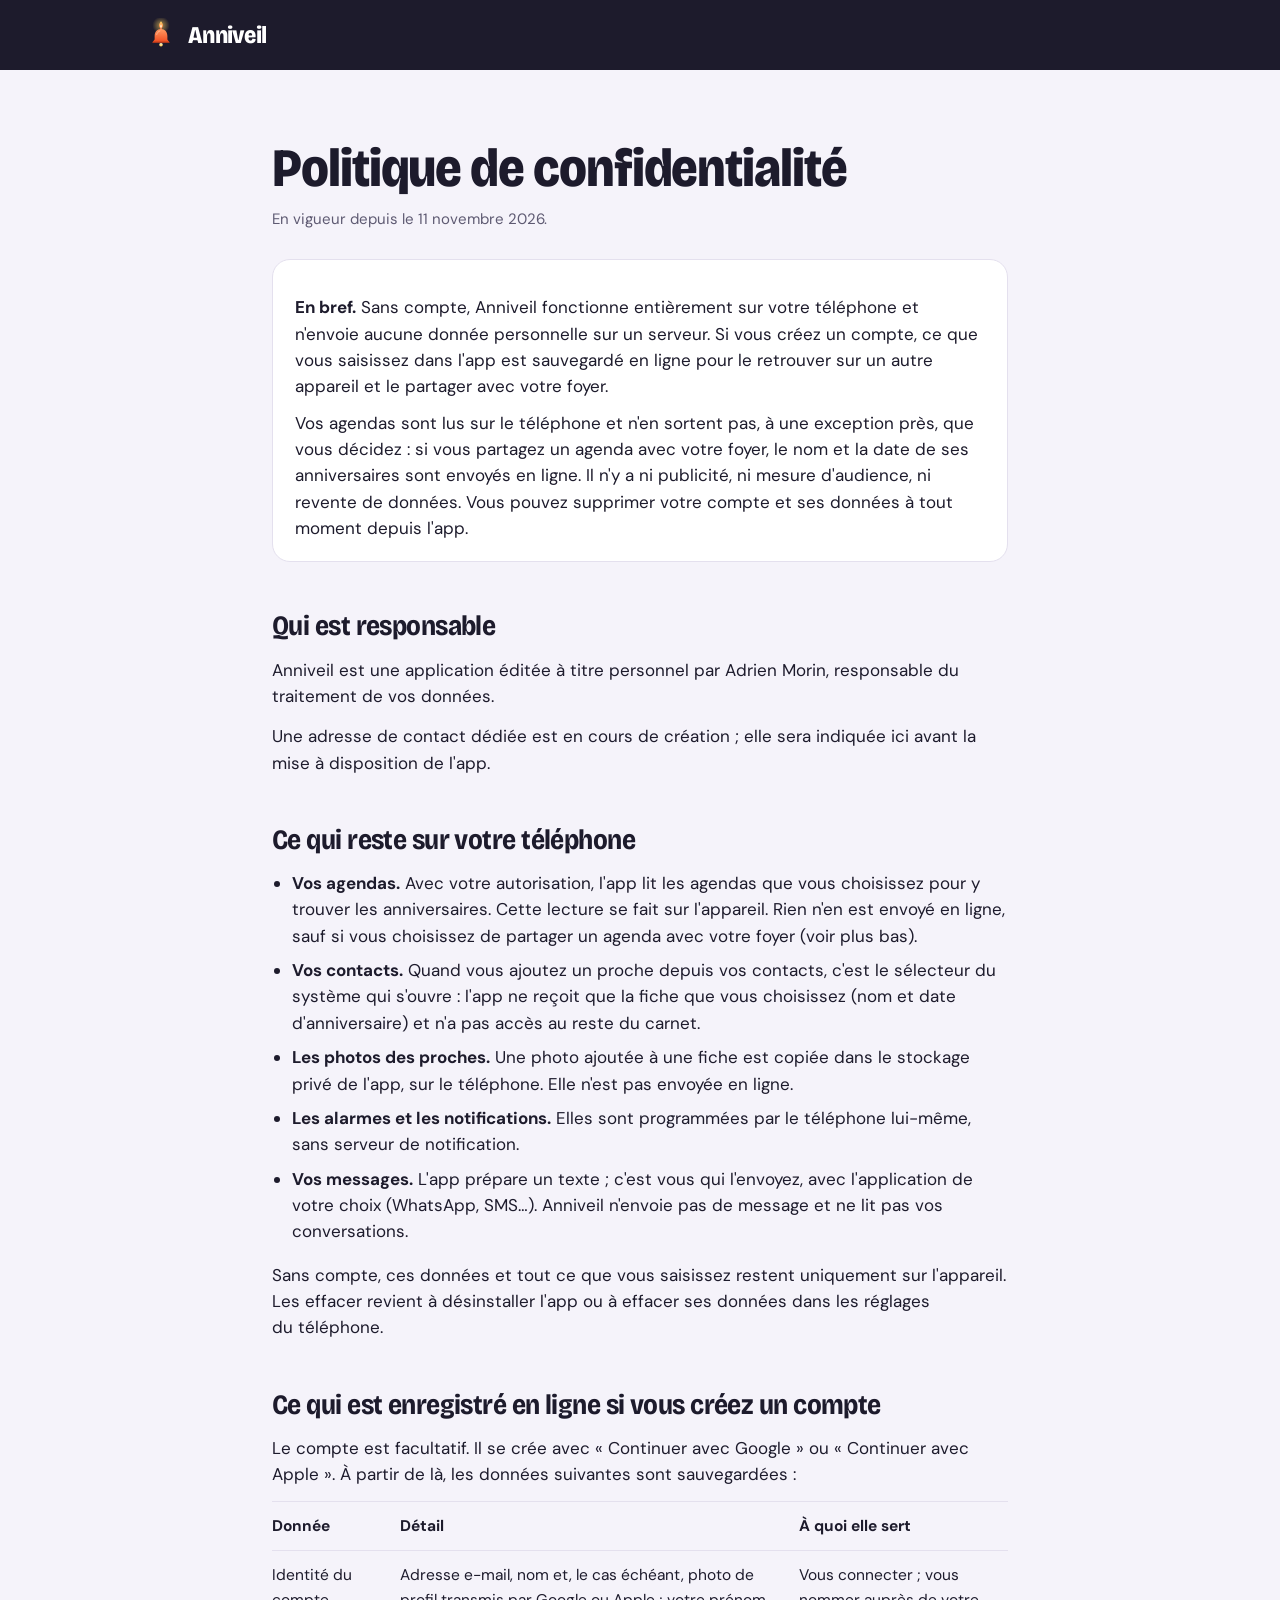
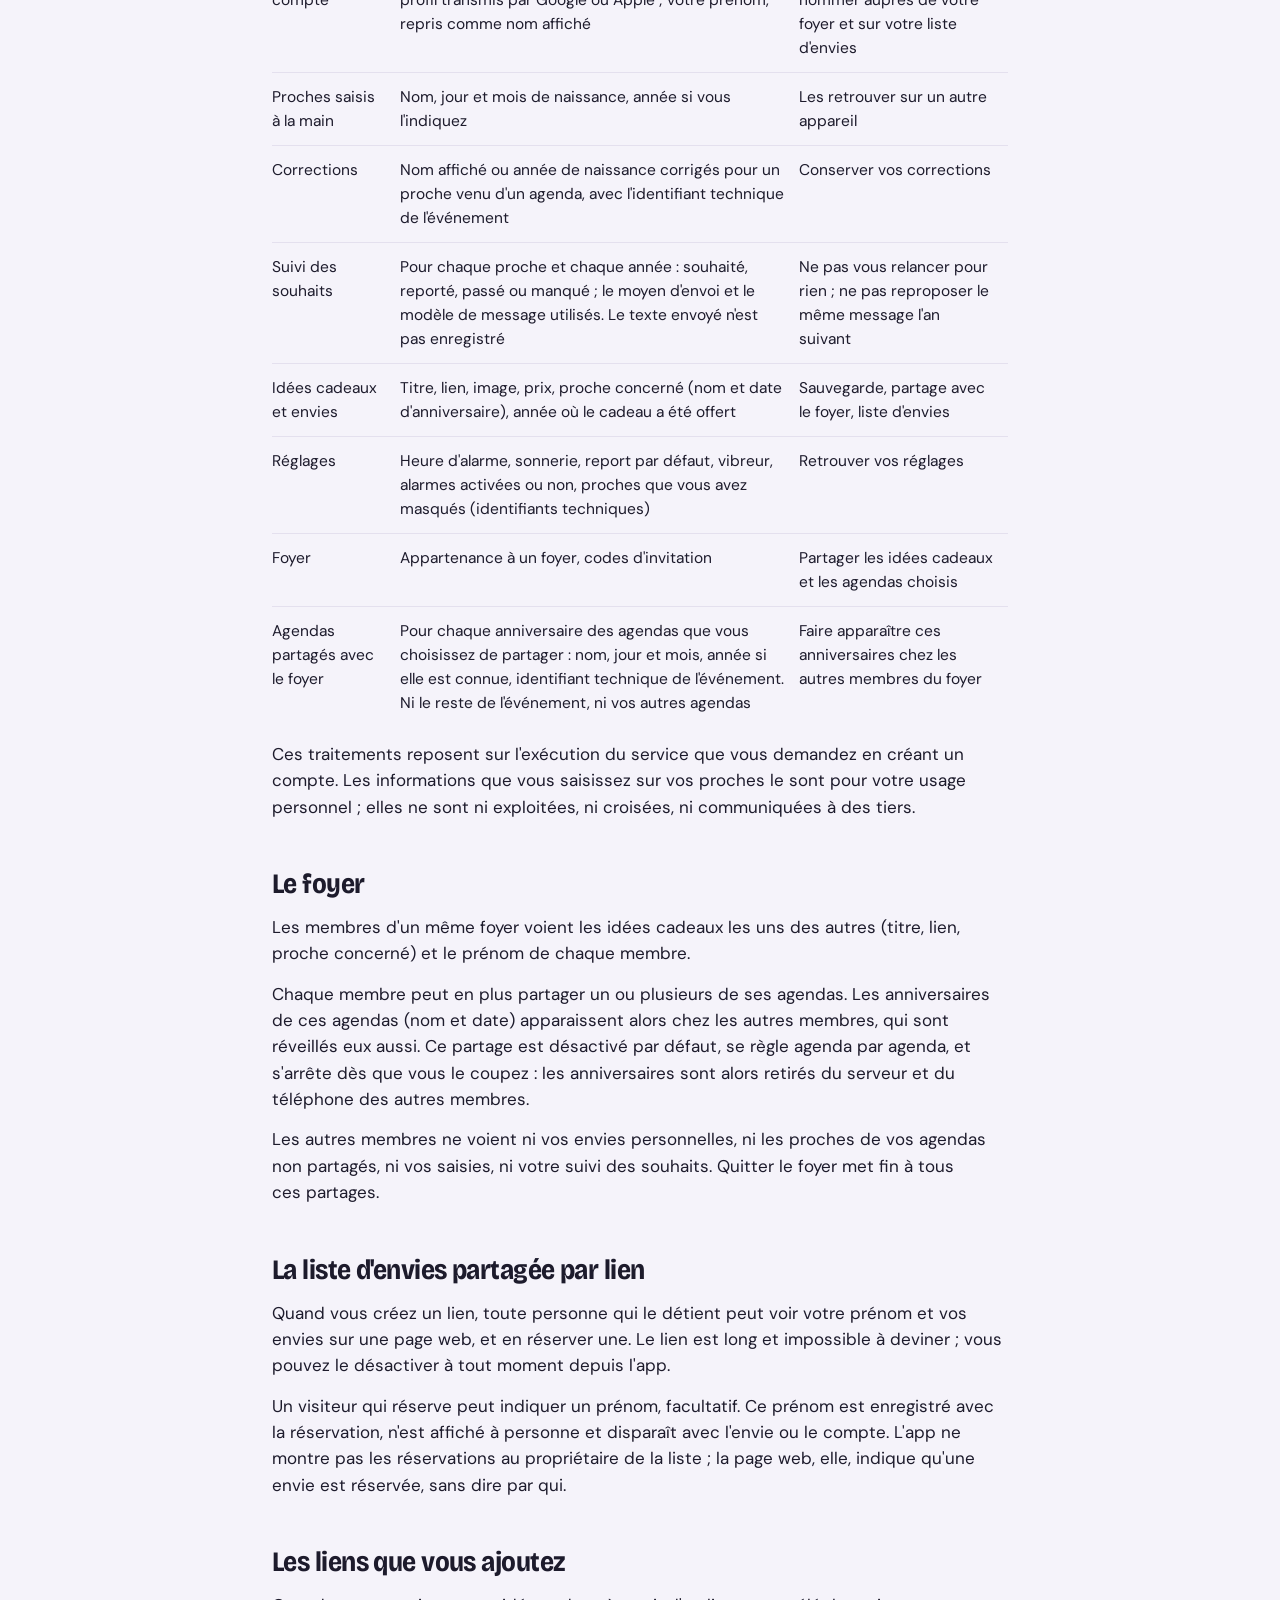
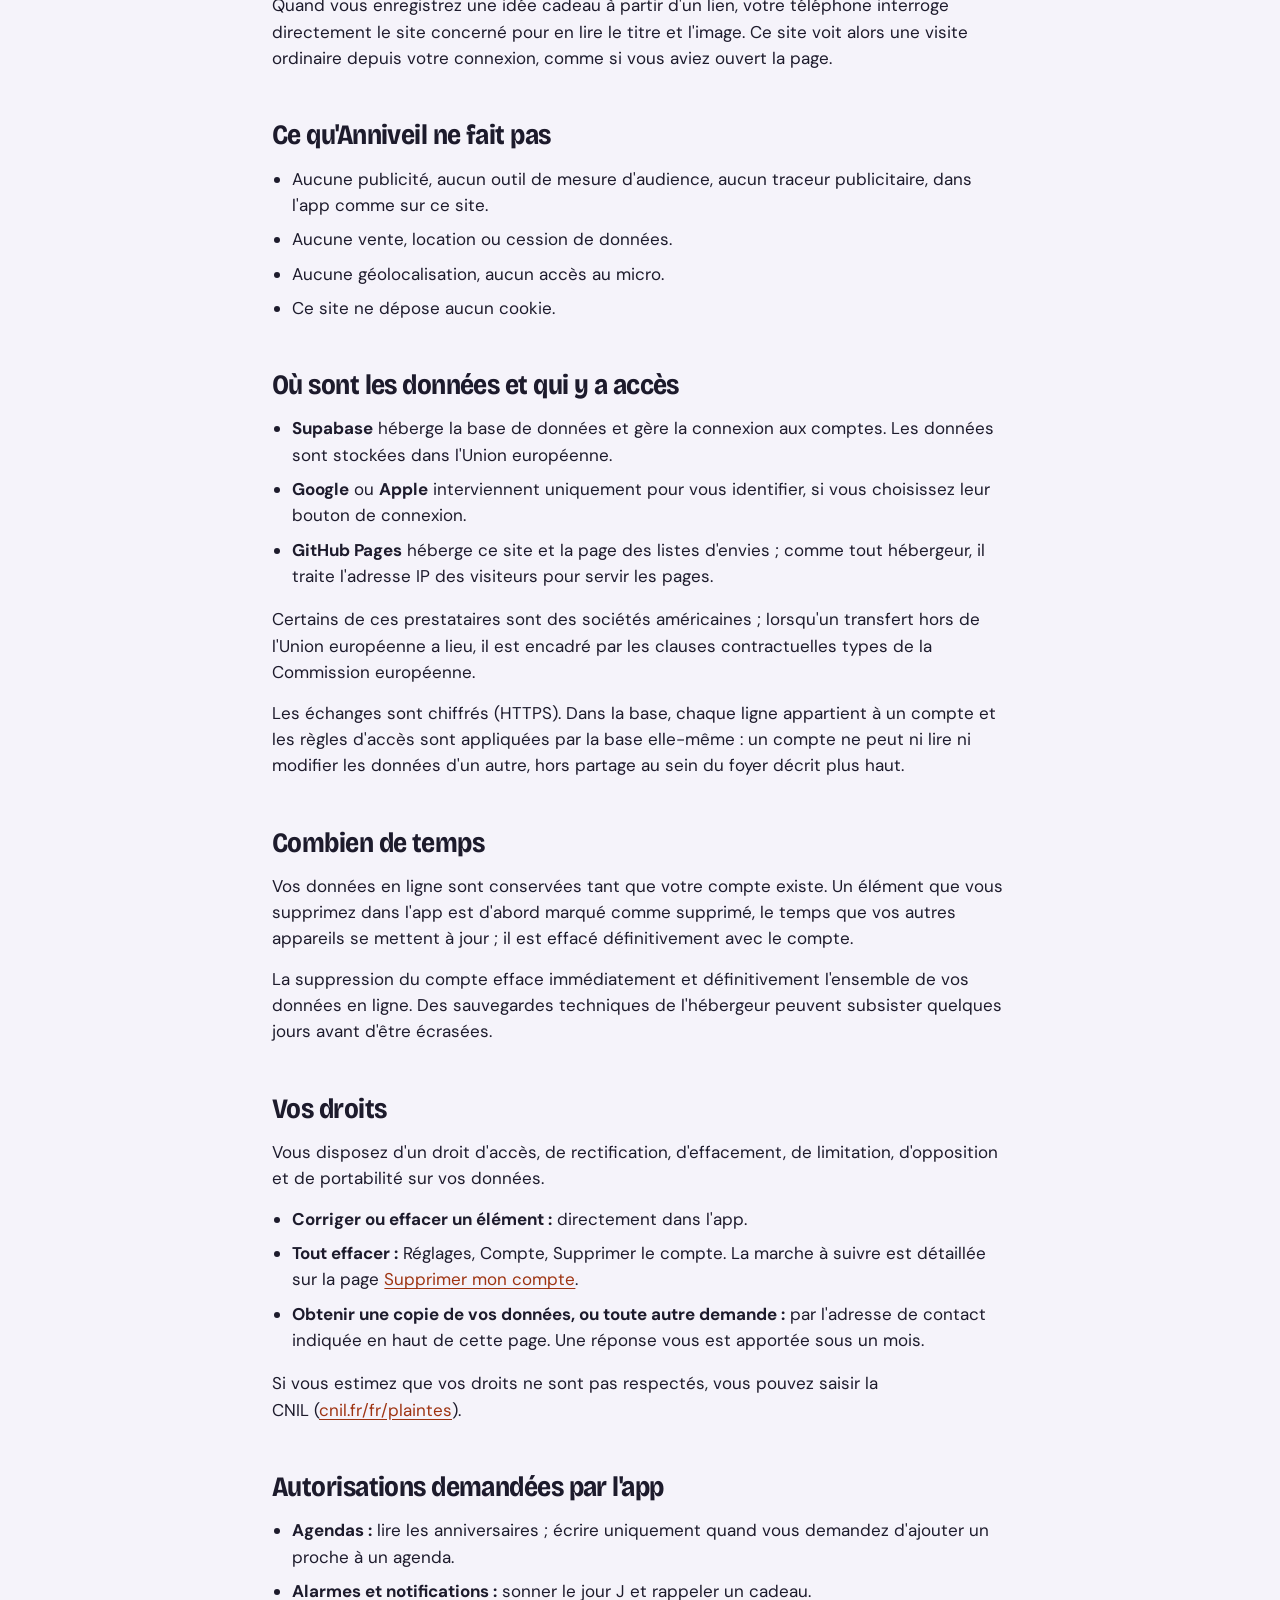
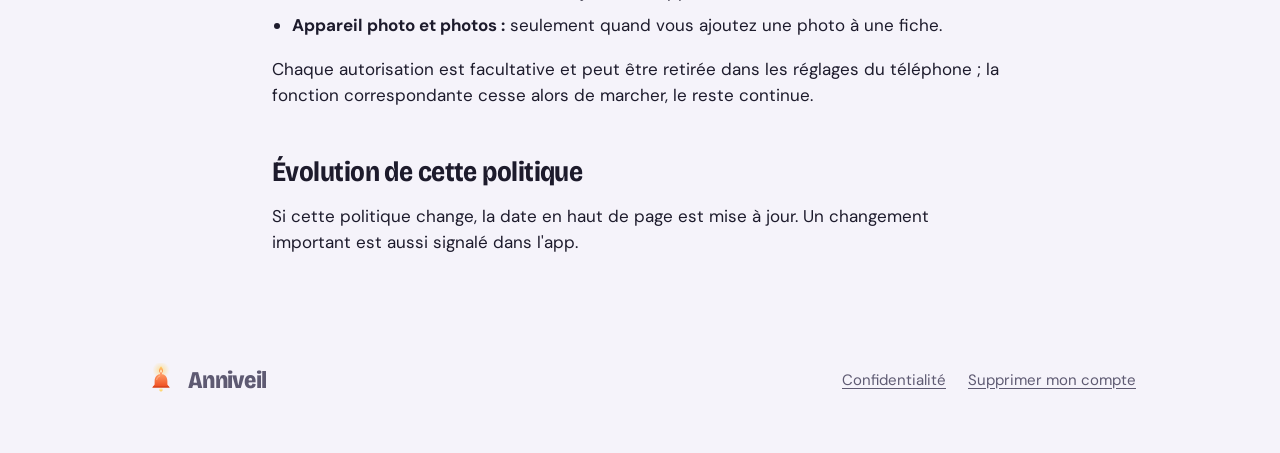
==== commit 97cb93eb: "Confidentialité : proches masqués Co-Authored-By: Claude Fable 5.2 <noreply@anthropic.com>" ====
--- a/confidentialite/index.html
+++ b/confidentialite/index.html
@@ -52,7 +52,7 @@
         <tr><td>Corrections</td><td>Nom affiché ou année de naissance corrigés pour un proche venu d'un agenda, avec l'identifiant technique de l'événement</td><td>Conserver vos corrections</td></tr>
         <tr><td>Suivi des souhaits</td><td>Pour chaque proche et chaque année&nbsp;: souhaité, reporté, passé ou manqué ; le moyen d'envoi et le modèle de message utilisés. Le texte envoyé n'est pas enregistré</td><td>Ne pas vous relancer pour rien ; ne pas reproposer le même message l'an suivant</td></tr>
         <tr><td>Idées cadeaux et envies</td><td>Titre, lien, image, prix, proche concerné (nom et date d'anniversaire), année où le cadeau a été offert</td><td>Sauvegarde, partage avec le foyer, liste d'envies</td></tr>
-        <tr><td>Réglages</td><td>Heure d'alarme, sonnerie, report par défaut, vibreur, alarmes activées ou non</td><td>Retrouver vos réglages</td></tr>
+        <tr><td>Réglages</td><td>Heure d'alarme, sonnerie, report par défaut, vibreur, alarmes activées ou non, proches que vous avez masqués (identifiants techniques)</td><td>Retrouver vos réglages</td></tr>
         <tr><td>Foyer</td><td>Appartenance à un foyer, codes d'invitation</td><td>Partager les idées cadeaux et les agendas choisis</td></tr>
         <tr><td>Agendas partagés avec le foyer</td><td>Pour chaque anniversaire des agendas que vous choisissez de partager&nbsp;: nom, jour et mois, année si elle est connue, identifiant technique de l'événement. Ni le reste de l'événement, ni vos autres agendas</td><td>Faire apparaître ces anniversaires chez les autres membres du foyer</td></tr>
       </tbody>
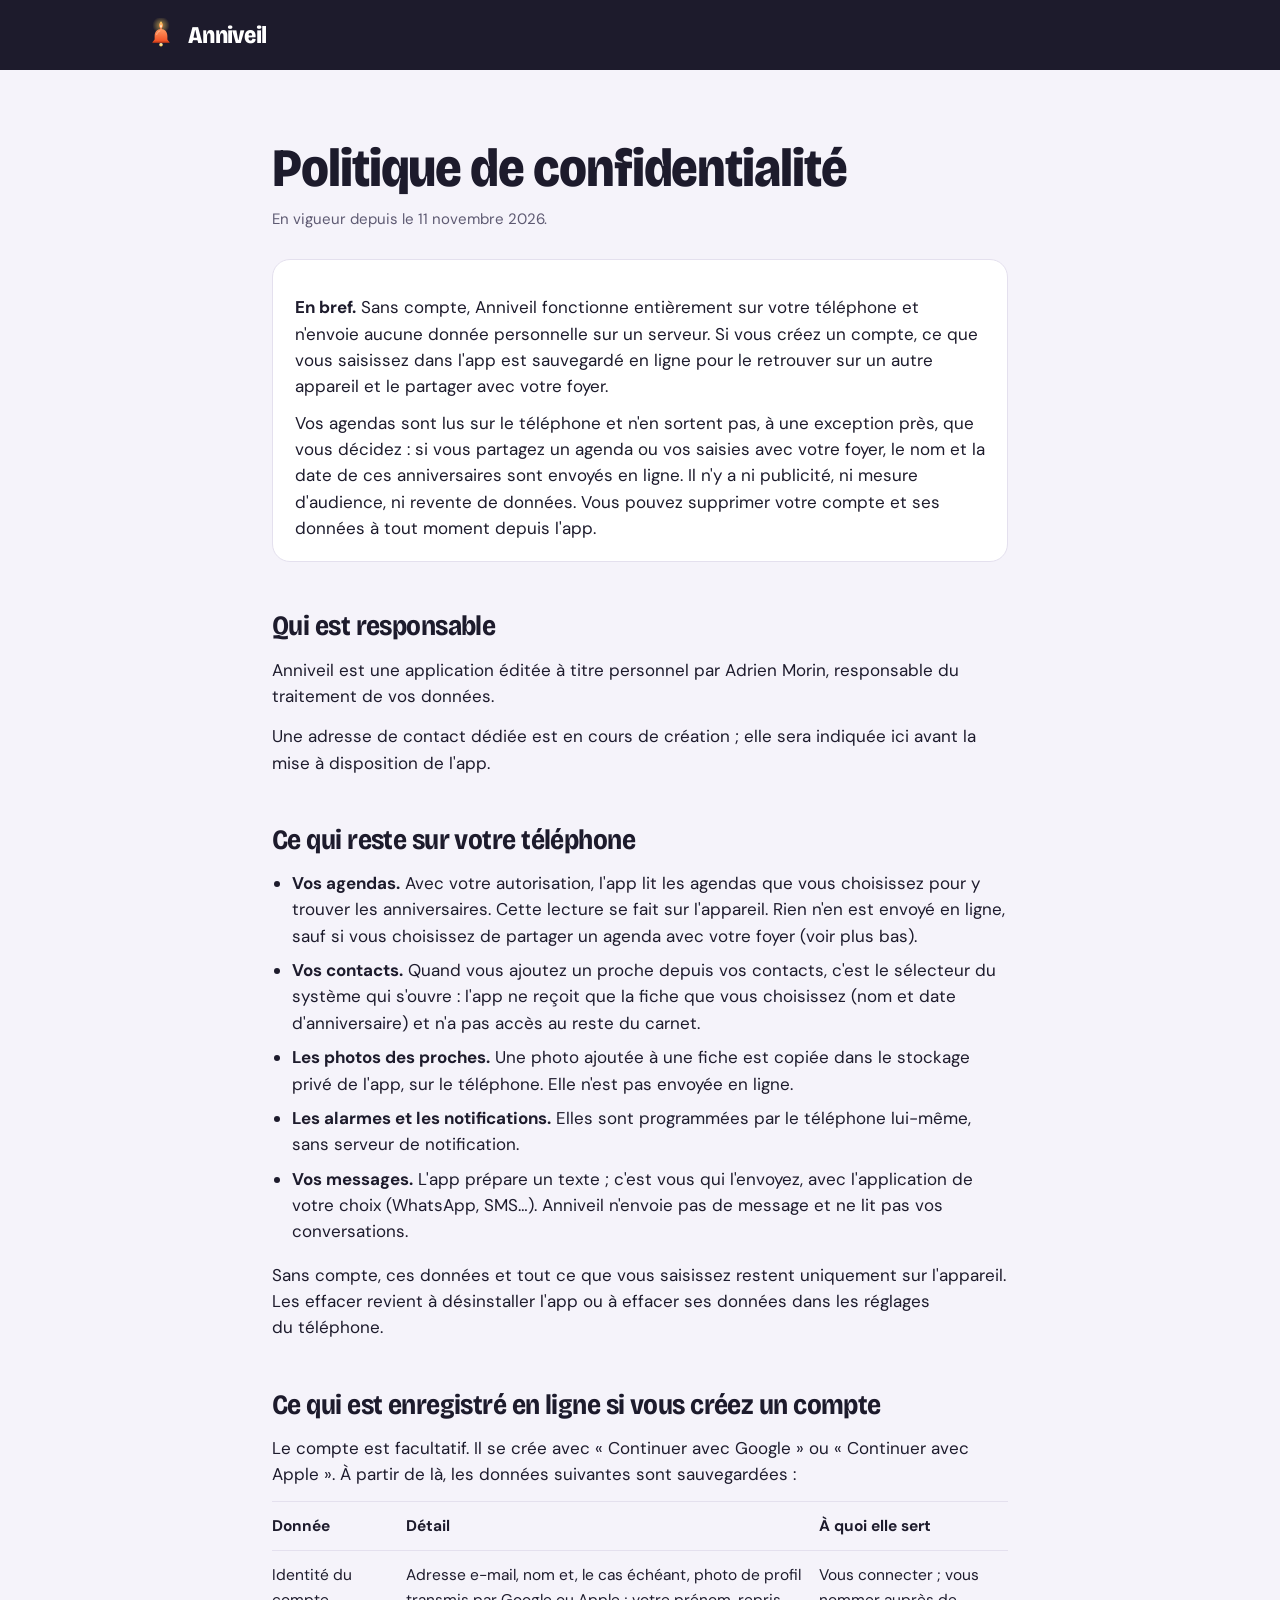
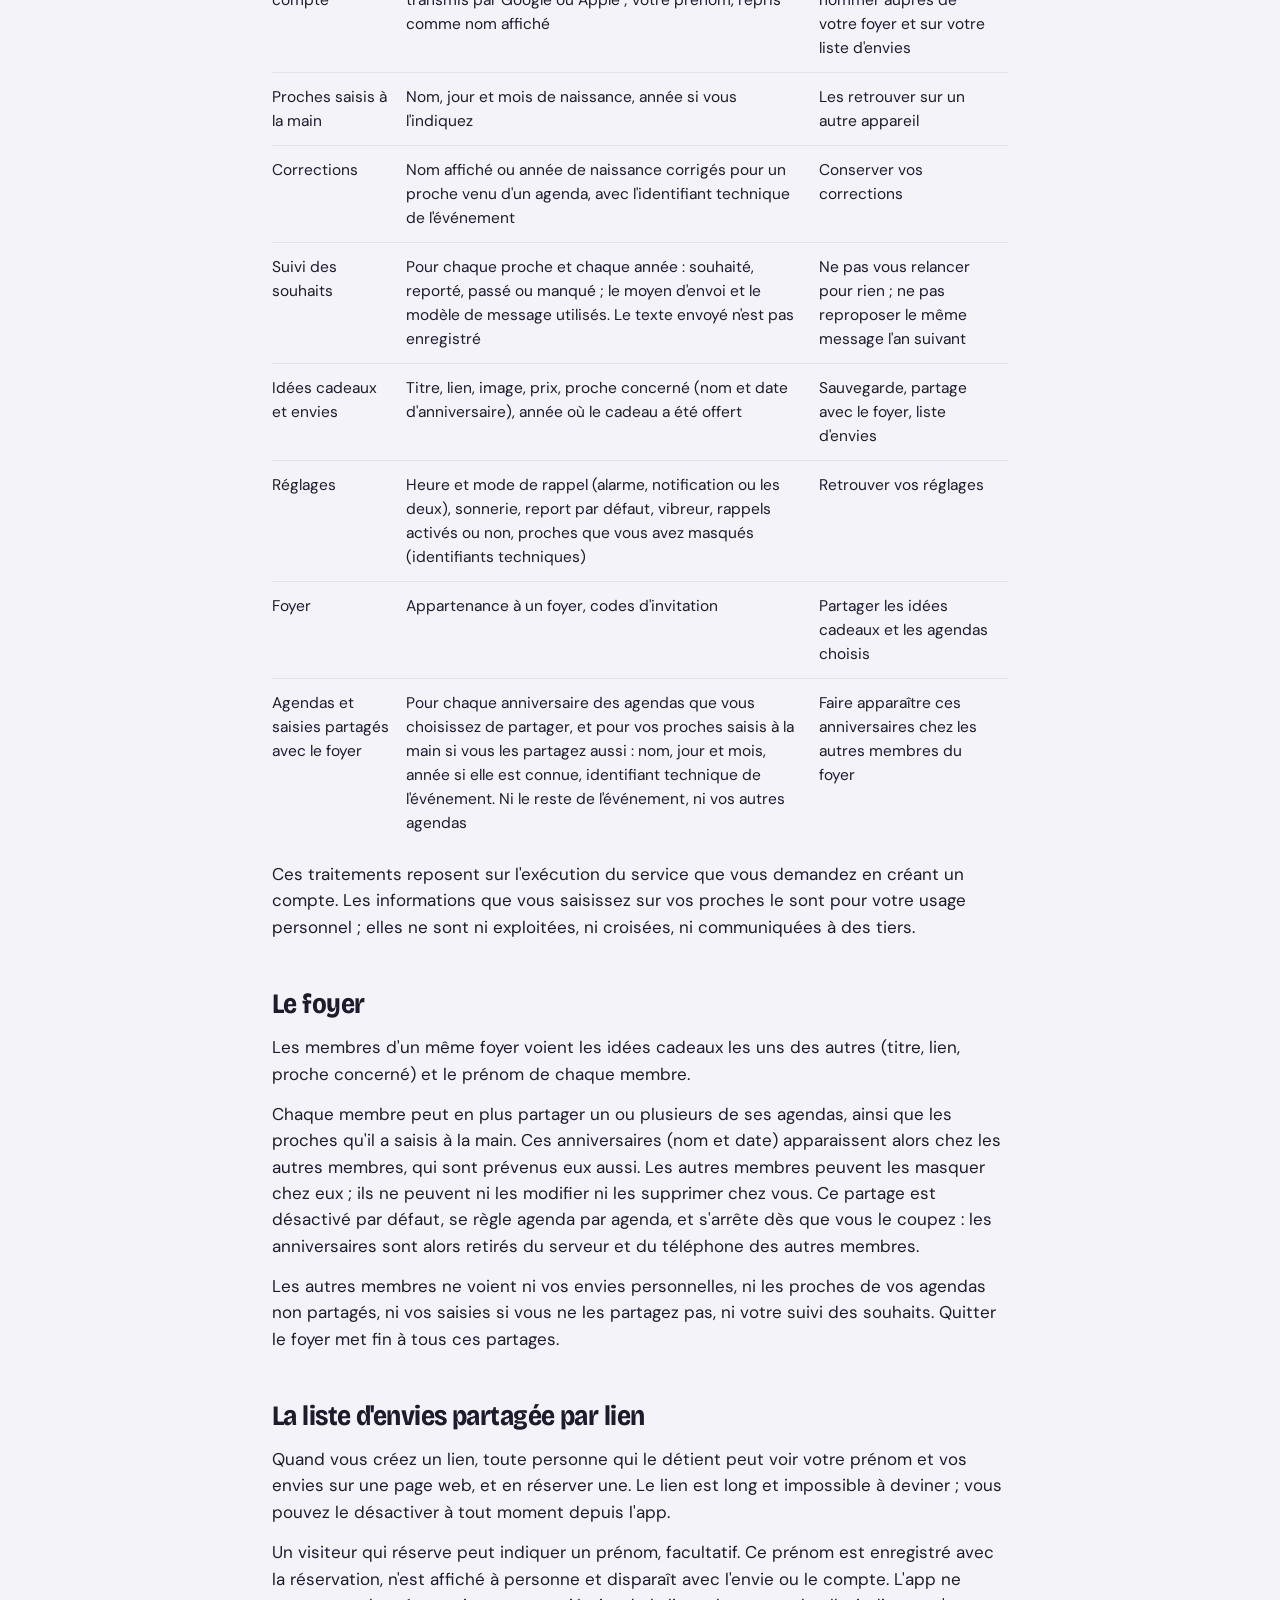
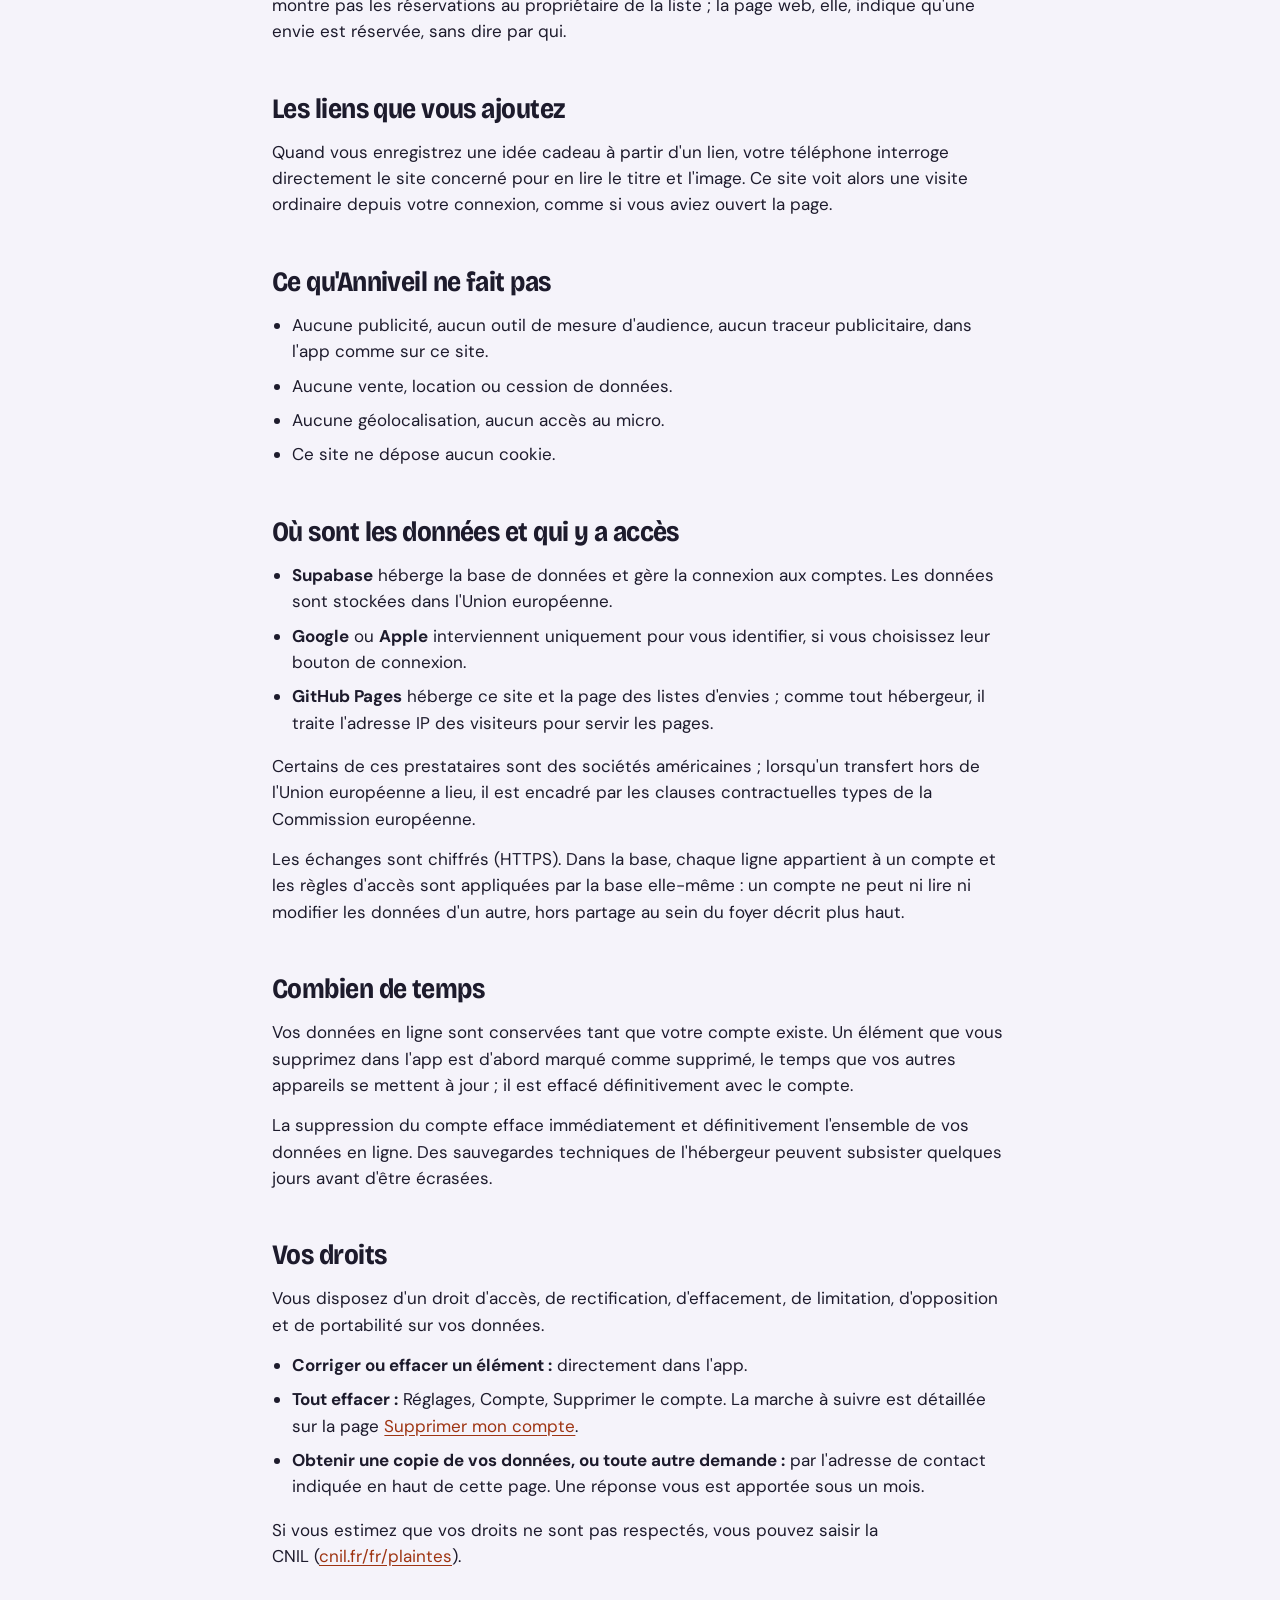
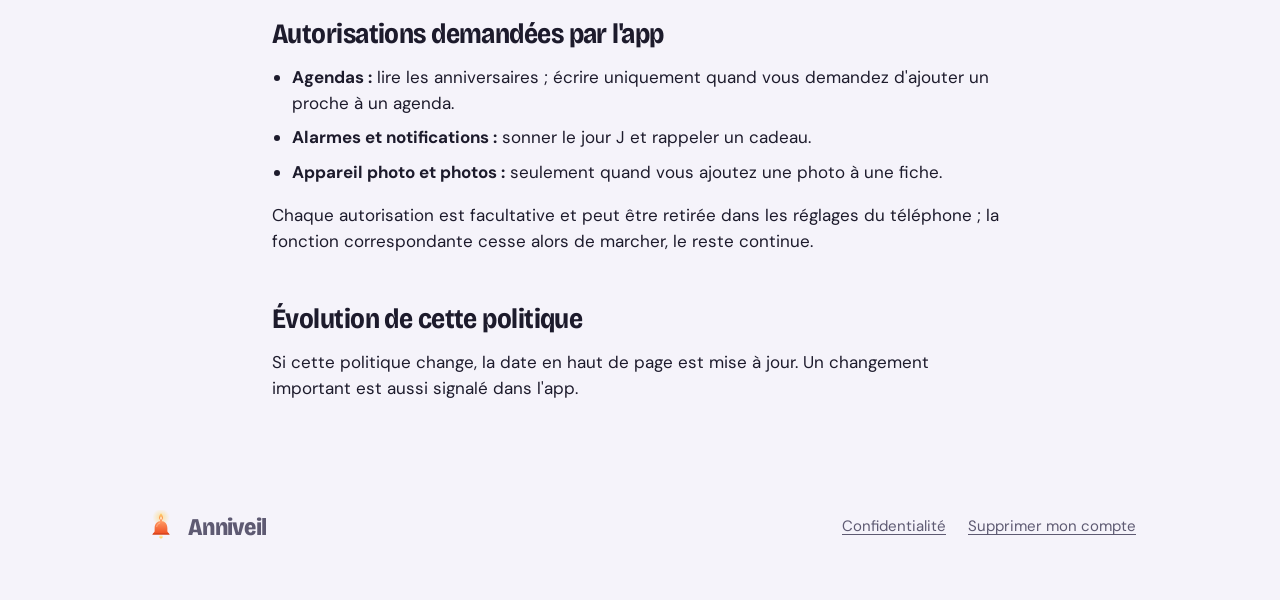
==== commit c20ed298: "Confidentialité : saisies partagées avec le foyer, mode de rappel Co-Authored-By: Claude Fable 5.2 <" ====
--- a/confidentialite/index.html
+++ b/confidentialite/index.html
@@ -23,7 +23,7 @@
 
   <div class="resume">
     <p><strong>En bref.</strong> Sans compte, Anniveil fonctionne entièrement sur votre téléphone et n'envoie aucune donnée personnelle sur un serveur. Si vous créez un compte, ce que vous saisissez dans l'app est sauvegardé en ligne pour le retrouver sur un autre appareil et le partager avec votre foyer.</p>
-    <p>Vos agendas sont lus sur le téléphone et n'en sortent pas, à une exception près, que vous décidez&nbsp;: si vous partagez un agenda avec votre foyer, le nom et la date de ses anniversaires sont envoyés en ligne. Il n'y a ni publicité, ni mesure d'audience, ni revente de données. Vous pouvez supprimer votre compte et ses données à tout moment depuis l'app.</p>
+    <p>Vos agendas sont lus sur le téléphone et n'en sortent pas, à une exception près, que vous décidez&nbsp;: si vous partagez un agenda ou vos saisies avec votre foyer, le nom et la date de ces anniversaires sont envoyés en ligne. Il n'y a ni publicité, ni mesure d'audience, ni revente de données. Vous pouvez supprimer votre compte et ses données à tout moment depuis l'app.</p>
   </div>
 
   <h2>Qui est responsable</h2>
@@ -52,9 +52,9 @@
         <tr><td>Corrections</td><td>Nom affiché ou année de naissance corrigés pour un proche venu d'un agenda, avec l'identifiant technique de l'événement</td><td>Conserver vos corrections</td></tr>
         <tr><td>Suivi des souhaits</td><td>Pour chaque proche et chaque année&nbsp;: souhaité, reporté, passé ou manqué ; le moyen d'envoi et le modèle de message utilisés. Le texte envoyé n'est pas enregistré</td><td>Ne pas vous relancer pour rien ; ne pas reproposer le même message l'an suivant</td></tr>
         <tr><td>Idées cadeaux et envies</td><td>Titre, lien, image, prix, proche concerné (nom et date d'anniversaire), année où le cadeau a été offert</td><td>Sauvegarde, partage avec le foyer, liste d'envies</td></tr>
-        <tr><td>Réglages</td><td>Heure d'alarme, sonnerie, report par défaut, vibreur, alarmes activées ou non, proches que vous avez masqués (identifiants techniques)</td><td>Retrouver vos réglages</td></tr>
+        <tr><td>Réglages</td><td>Heure et mode de rappel (alarme, notification ou les deux), sonnerie, report par défaut, vibreur, rappels activés ou non, proches que vous avez masqués (identifiants techniques)</td><td>Retrouver vos réglages</td></tr>
         <tr><td>Foyer</td><td>Appartenance à un foyer, codes d'invitation</td><td>Partager les idées cadeaux et les agendas choisis</td></tr>
-        <tr><td>Agendas partagés avec le foyer</td><td>Pour chaque anniversaire des agendas que vous choisissez de partager&nbsp;: nom, jour et mois, année si elle est connue, identifiant technique de l'événement. Ni le reste de l'événement, ni vos autres agendas</td><td>Faire apparaître ces anniversaires chez les autres membres du foyer</td></tr>
+        <tr><td>Agendas et saisies partagés avec le foyer</td><td>Pour chaque anniversaire des agendas que vous choisissez de partager, et pour vos proches saisis à la main si vous les partagez aussi&nbsp;: nom, jour et mois, année si elle est connue, identifiant technique de l'événement. Ni le reste de l'événement, ni vos autres agendas</td><td>Faire apparaître ces anniversaires chez les autres membres du foyer</td></tr>
       </tbody>
     </table>
   </div>
@@ -62,8 +62,8 @@
 
   <h2>Le foyer</h2>
   <p>Les membres d'un même foyer voient les idées cadeaux les uns des autres (titre, lien, proche concerné) et le prénom de chaque membre.</p>
-  <p>Chaque membre peut en plus partager un ou plusieurs de ses agendas. Les anniversaires de ces agendas (nom et date) apparaissent alors chez les autres membres, qui sont réveillés eux aussi. Ce partage est désactivé par défaut, se règle agenda par agenda, et s'arrête dès que vous le coupez&nbsp;: les anniversaires sont alors retirés du serveur et du téléphone des autres membres.</p>
-  <p>Les autres membres ne voient ni vos envies personnelles, ni les proches de vos agendas non partagés, ni vos saisies, ni votre suivi des souhaits. Quitter le foyer met fin à tous ces partages.</p>
+  <p>Chaque membre peut en plus partager un ou plusieurs de ses agendas, ainsi que les proches qu'il a saisis à la main. Ces anniversaires (nom et date) apparaissent alors chez les autres membres, qui sont prévenus eux aussi. Les autres membres peuvent les masquer chez eux ; ils ne peuvent ni les modifier ni les supprimer chez vous. Ce partage est désactivé par défaut, se règle agenda par agenda, et s'arrête dès que vous le coupez&nbsp;: les anniversaires sont alors retirés du serveur et du téléphone des autres membres.</p>
+  <p>Les autres membres ne voient ni vos envies personnelles, ni les proches de vos agendas non partagés, ni vos saisies si vous ne les partagez pas, ni votre suivi des souhaits. Quitter le foyer met fin à tous ces partages.</p>
 
   <h2>La liste d'envies partagée par lien</h2>
   <p>Quand vous créez un lien, toute personne qui le détient peut voir votre prénom et vos envies sur une page web, et en réserver une. Le lien est long et impossible à deviner ; vous pouvez le désactiver à tout moment depuis l'app.</p>
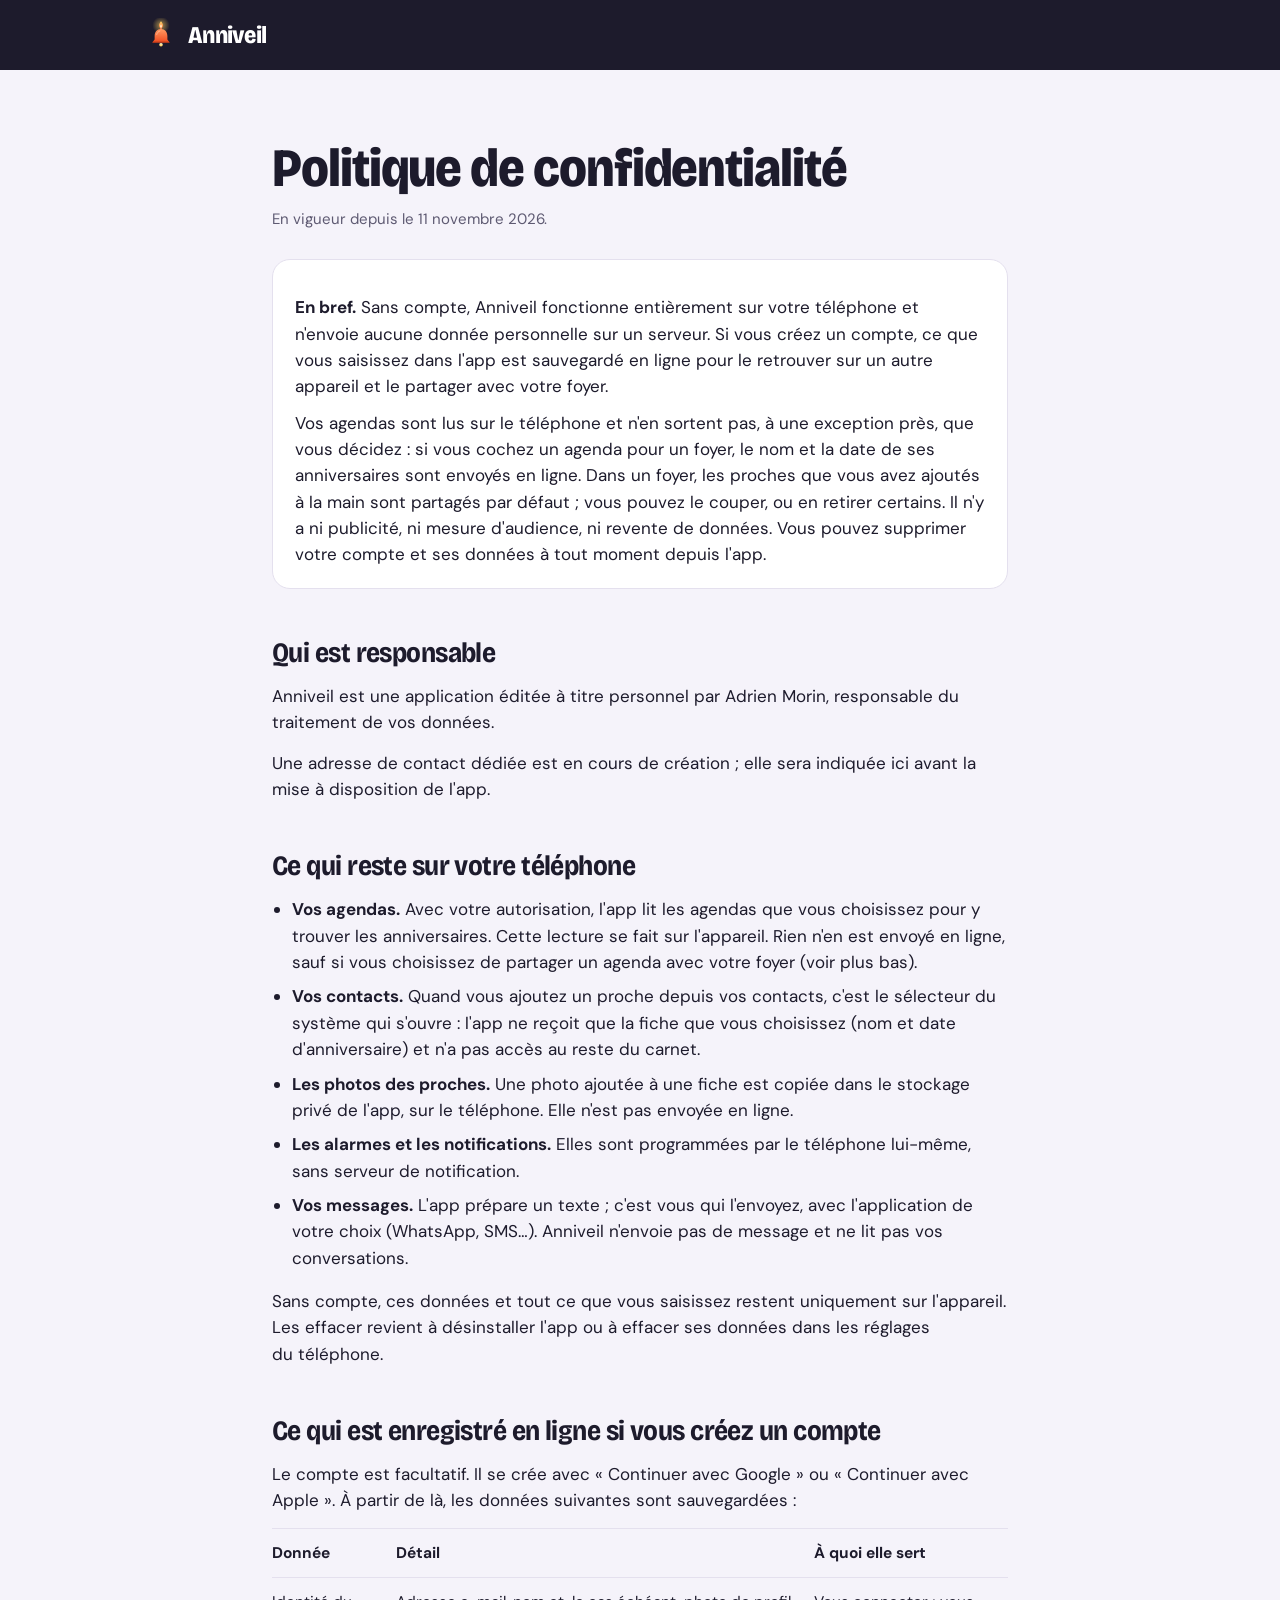
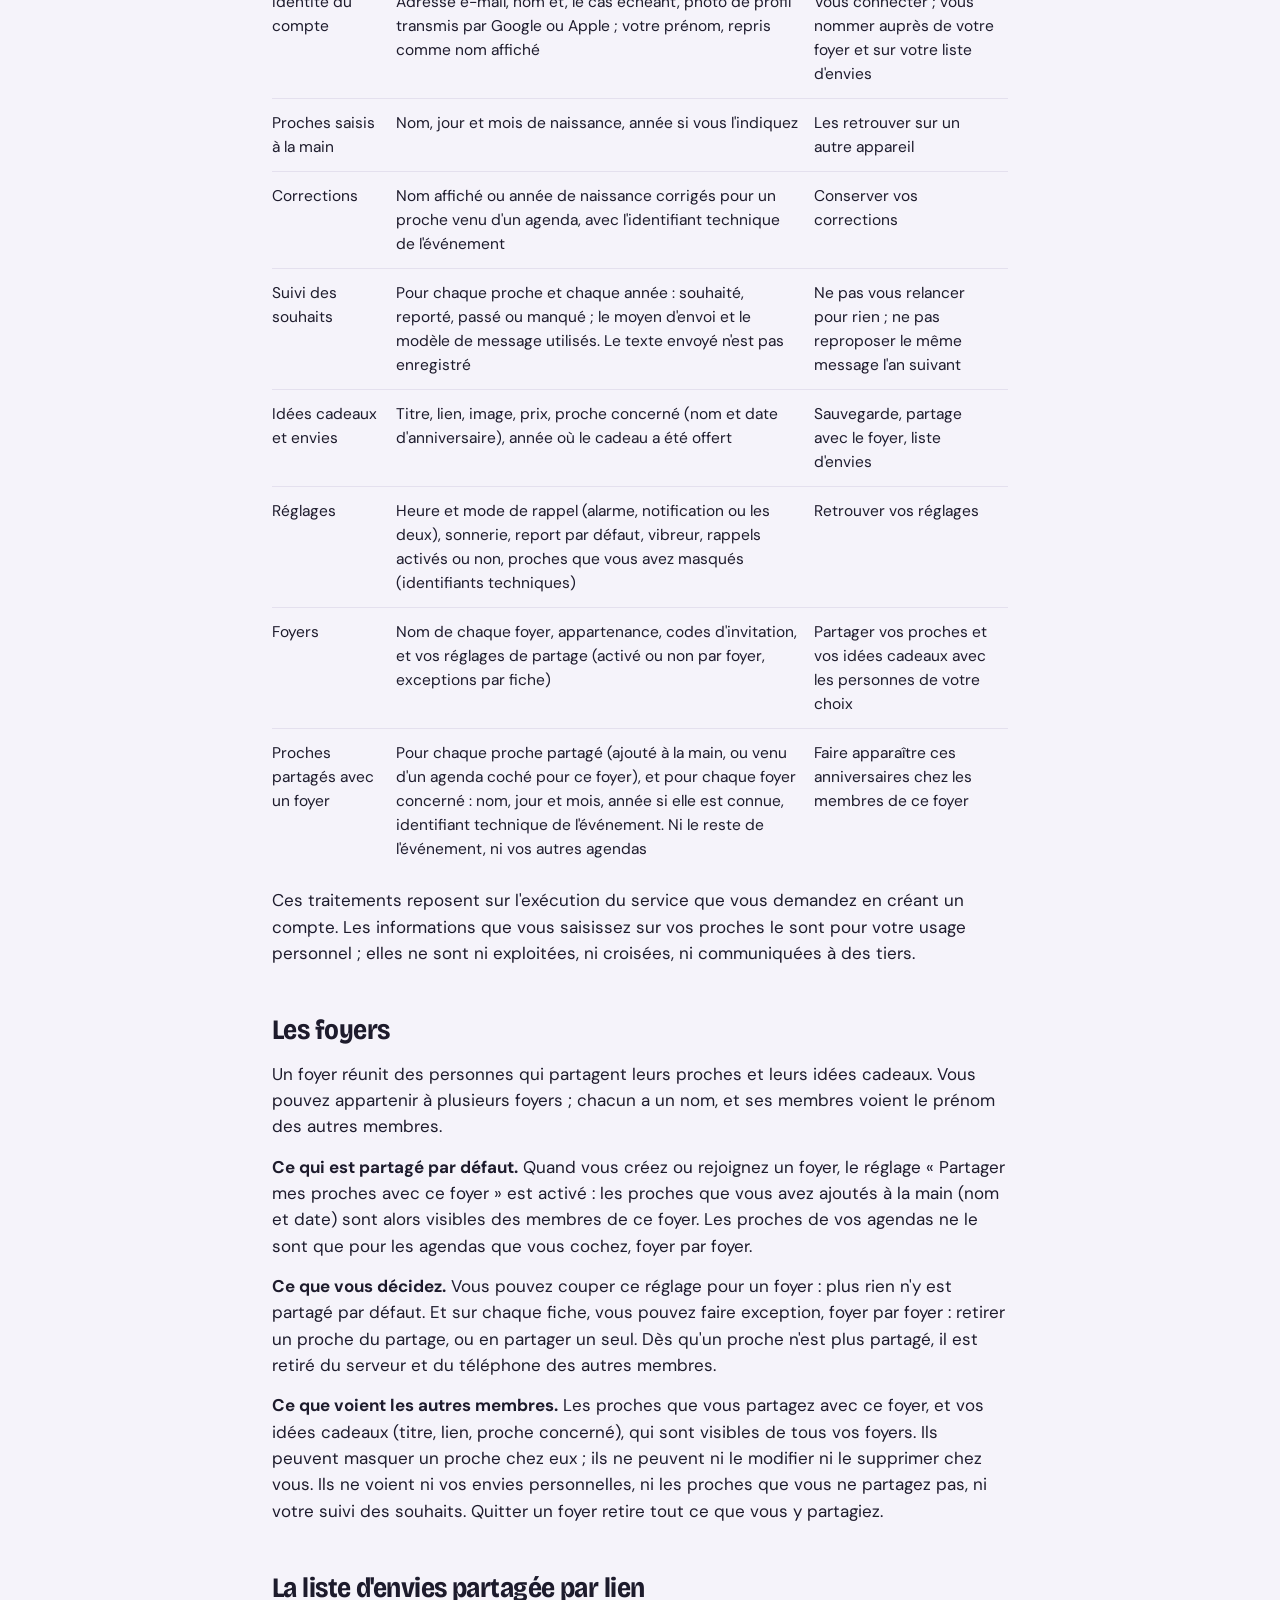
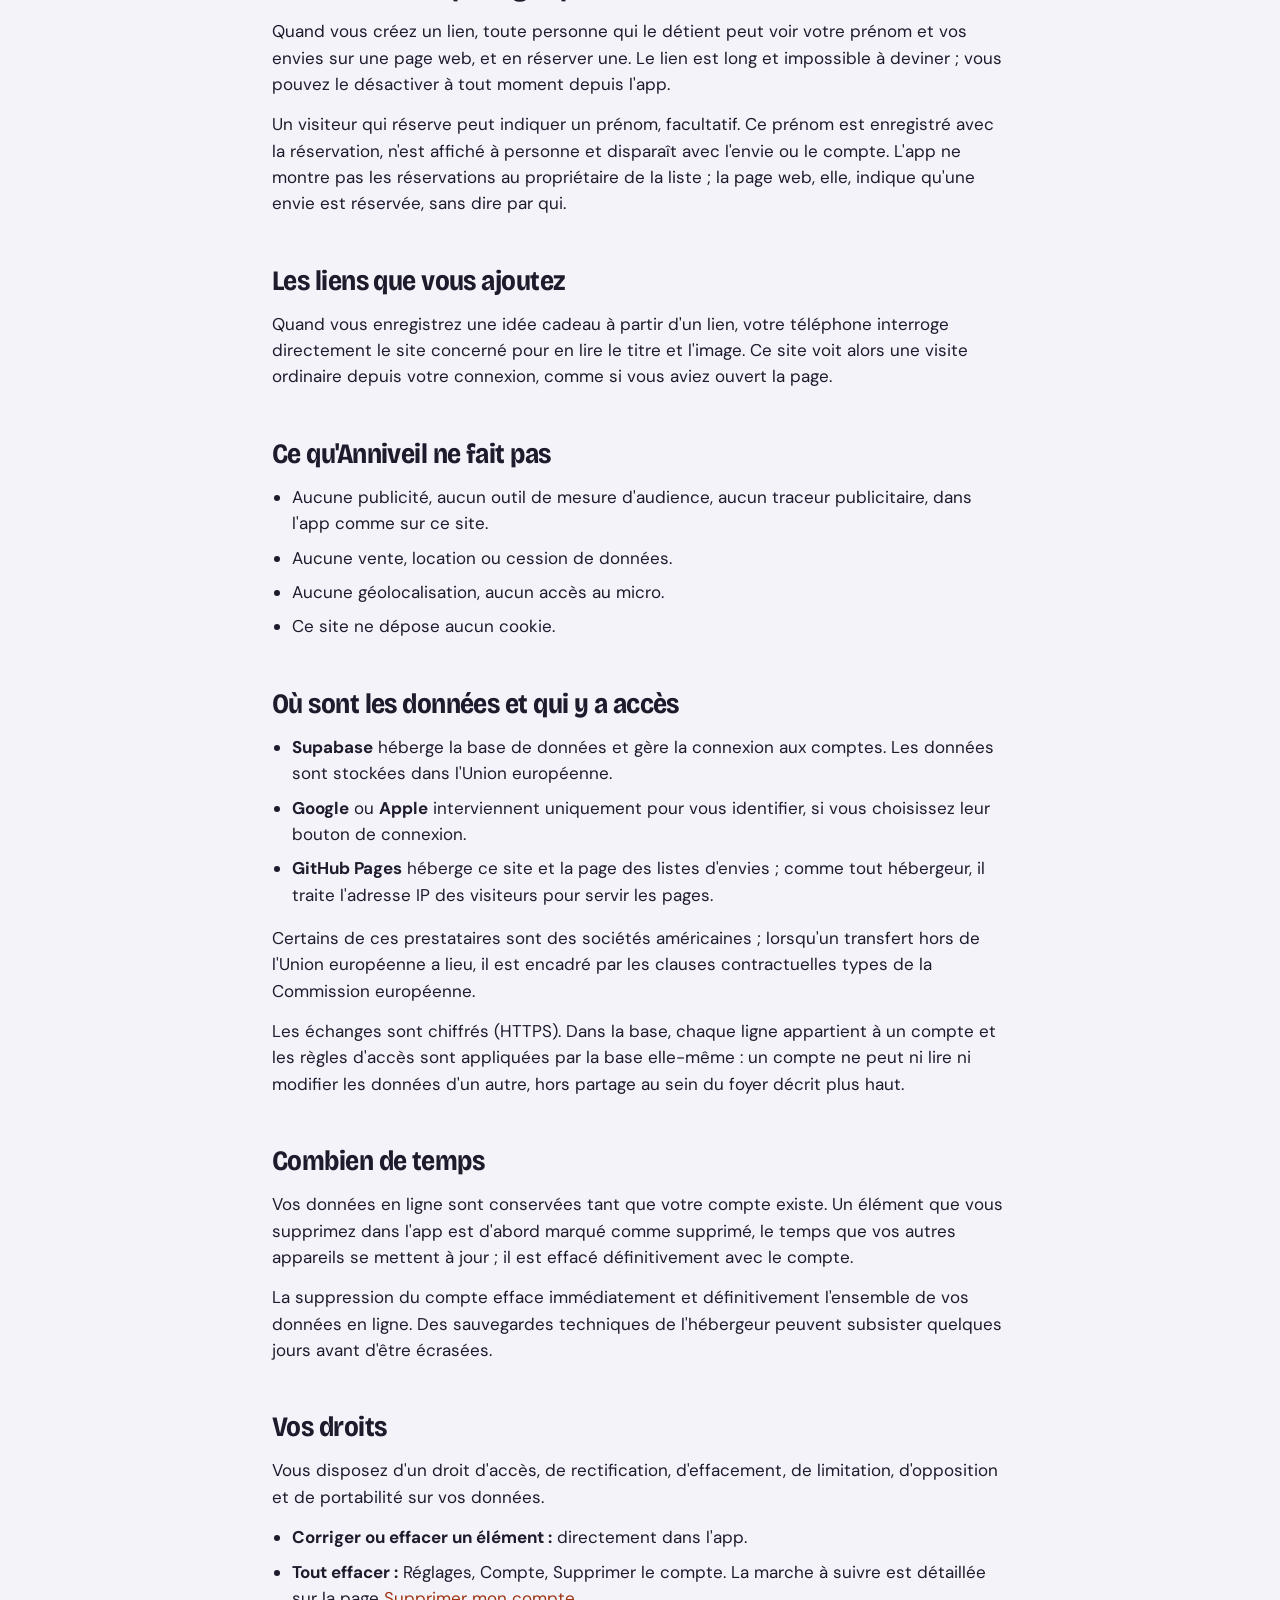
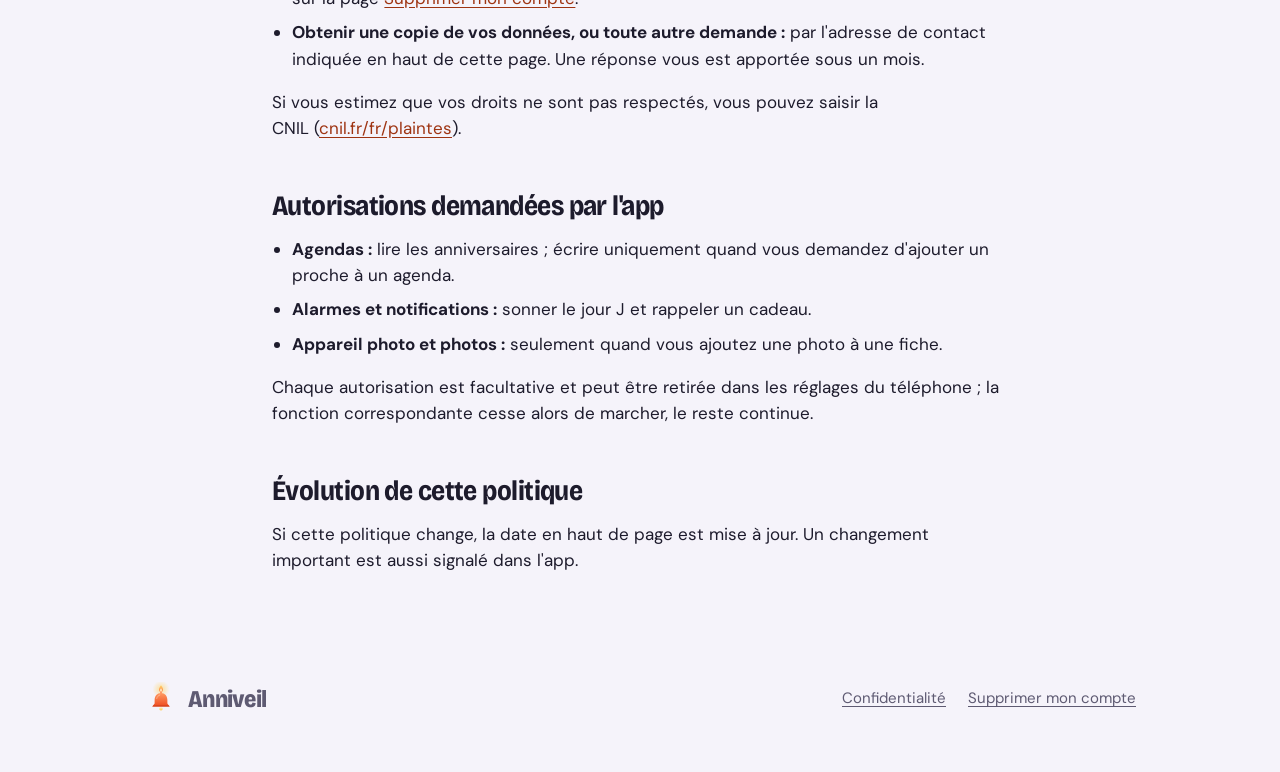
==== commit 5b0ee1b1: "Confidentialité et accueil : plusieurs foyers, partage par défaut, exceptions par fiche Co-Authored-" ====
--- a/confidentialite/index.html
+++ b/confidentialite/index.html
@@ -23,7 +23,7 @@
 
   <div class="resume">
     <p><strong>En bref.</strong> Sans compte, Anniveil fonctionne entièrement sur votre téléphone et n'envoie aucune donnée personnelle sur un serveur. Si vous créez un compte, ce que vous saisissez dans l'app est sauvegardé en ligne pour le retrouver sur un autre appareil et le partager avec votre foyer.</p>
-    <p>Vos agendas sont lus sur le téléphone et n'en sortent pas, à une exception près, que vous décidez&nbsp;: si vous partagez un agenda ou vos saisies avec votre foyer, le nom et la date de ces anniversaires sont envoyés en ligne. Il n'y a ni publicité, ni mesure d'audience, ni revente de données. Vous pouvez supprimer votre compte et ses données à tout moment depuis l'app.</p>
+    <p>Vos agendas sont lus sur le téléphone et n'en sortent pas, à une exception près, que vous décidez&nbsp;: si vous cochez un agenda pour un foyer, le nom et la date de ses anniversaires sont envoyés en ligne. Dans un foyer, les proches que vous avez ajoutés à la main sont partagés par défaut ; vous pouvez le couper, ou en retirer certains. Il n'y a ni publicité, ni mesure d'audience, ni revente de données. Vous pouvez supprimer votre compte et ses données à tout moment depuis l'app.</p>
   </div>
 
   <h2>Qui est responsable</h2>
@@ -53,17 +53,18 @@
         <tr><td>Suivi des souhaits</td><td>Pour chaque proche et chaque année&nbsp;: souhaité, reporté, passé ou manqué ; le moyen d'envoi et le modèle de message utilisés. Le texte envoyé n'est pas enregistré</td><td>Ne pas vous relancer pour rien ; ne pas reproposer le même message l'an suivant</td></tr>
         <tr><td>Idées cadeaux et envies</td><td>Titre, lien, image, prix, proche concerné (nom et date d'anniversaire), année où le cadeau a été offert</td><td>Sauvegarde, partage avec le foyer, liste d'envies</td></tr>
         <tr><td>Réglages</td><td>Heure et mode de rappel (alarme, notification ou les deux), sonnerie, report par défaut, vibreur, rappels activés ou non, proches que vous avez masqués (identifiants techniques)</td><td>Retrouver vos réglages</td></tr>
-        <tr><td>Foyer</td><td>Appartenance à un foyer, codes d'invitation</td><td>Partager les idées cadeaux et les agendas choisis</td></tr>
-        <tr><td>Agendas et saisies partagés avec le foyer</td><td>Pour chaque anniversaire des agendas que vous choisissez de partager, et pour vos proches saisis à la main si vous les partagez aussi&nbsp;: nom, jour et mois, année si elle est connue, identifiant technique de l'événement. Ni le reste de l'événement, ni vos autres agendas</td><td>Faire apparaître ces anniversaires chez les autres membres du foyer</td></tr>
+        <tr><td>Foyers</td><td>Nom de chaque foyer, appartenance, codes d'invitation, et vos réglages de partage (activé ou non par foyer, exceptions par fiche)</td><td>Partager vos proches et vos idées cadeaux avec les personnes de votre choix</td></tr>
+        <tr><td>Proches partagés avec un foyer</td><td>Pour chaque proche partagé (ajouté à la main, ou venu d'un agenda coché pour ce foyer), et pour chaque foyer concerné&nbsp;: nom, jour et mois, année si elle est connue, identifiant technique de l'événement. Ni le reste de l'événement, ni vos autres agendas</td><td>Faire apparaître ces anniversaires chez les membres de ce foyer</td></tr>
       </tbody>
     </table>
   </div>
   <p>Ces traitements reposent sur l'exécution du service que vous demandez en créant un compte. Les informations que vous saisissez sur vos proches le sont pour votre usage personnel ; elles ne sont ni exploitées, ni croisées, ni communiquées à des tiers.</p>
 
-  <h2>Le foyer</h2>
-  <p>Les membres d'un même foyer voient les idées cadeaux les uns des autres (titre, lien, proche concerné) et le prénom de chaque membre.</p>
-  <p>Chaque membre peut en plus partager un ou plusieurs de ses agendas, ainsi que les proches qu'il a saisis à la main. Ces anniversaires (nom et date) apparaissent alors chez les autres membres, qui sont prévenus eux aussi. Les autres membres peuvent les masquer chez eux ; ils ne peuvent ni les modifier ni les supprimer chez vous. Ce partage est désactivé par défaut, se règle agenda par agenda, et s'arrête dès que vous le coupez&nbsp;: les anniversaires sont alors retirés du serveur et du téléphone des autres membres.</p>
-  <p>Les autres membres ne voient ni vos envies personnelles, ni les proches de vos agendas non partagés, ni vos saisies si vous ne les partagez pas, ni votre suivi des souhaits. Quitter le foyer met fin à tous ces partages.</p>
+  <h2>Les foyers</h2>
+  <p>Un foyer réunit des personnes qui partagent leurs proches et leurs idées cadeaux. Vous pouvez appartenir à plusieurs foyers ; chacun a un nom, et ses membres voient le prénom des autres membres.</p>
+  <p><strong>Ce qui est partagé par défaut.</strong> Quand vous créez ou rejoignez un foyer, le réglage « Partager mes proches avec ce foyer » est activé&nbsp;: les proches que vous avez ajoutés à la main (nom et date) sont alors visibles des membres de ce foyer. Les proches de vos agendas ne le sont que pour les agendas que vous cochez, foyer par foyer.</p>
+  <p><strong>Ce que vous décidez.</strong> Vous pouvez couper ce réglage pour un foyer&nbsp;: plus rien n'y est partagé par défaut. Et sur chaque fiche, vous pouvez faire exception, foyer par foyer&nbsp;: retirer un proche du partage, ou en partager un seul. Dès qu'un proche n'est plus partagé, il est retiré du serveur et du téléphone des autres membres.</p>
+  <p><strong>Ce que voient les autres membres.</strong> Les proches que vous partagez avec ce foyer, et vos idées cadeaux (titre, lien, proche concerné), qui sont visibles de tous vos foyers. Ils peuvent masquer un proche chez eux ; ils ne peuvent ni le modifier ni le supprimer chez vous. Ils ne voient ni vos envies personnelles, ni les proches que vous ne partagez pas, ni votre suivi des souhaits. Quitter un foyer retire tout ce que vous y partagiez.</p>
 
   <h2>La liste d'envies partagée par lien</h2>
   <p>Quand vous créez un lien, toute personne qui le détient peut voir votre prénom et vos envies sur une page web, et en réserver une. Le lien est long et impossible à deviner ; vous pouvez le désactiver à tout moment depuis l'app.</p>
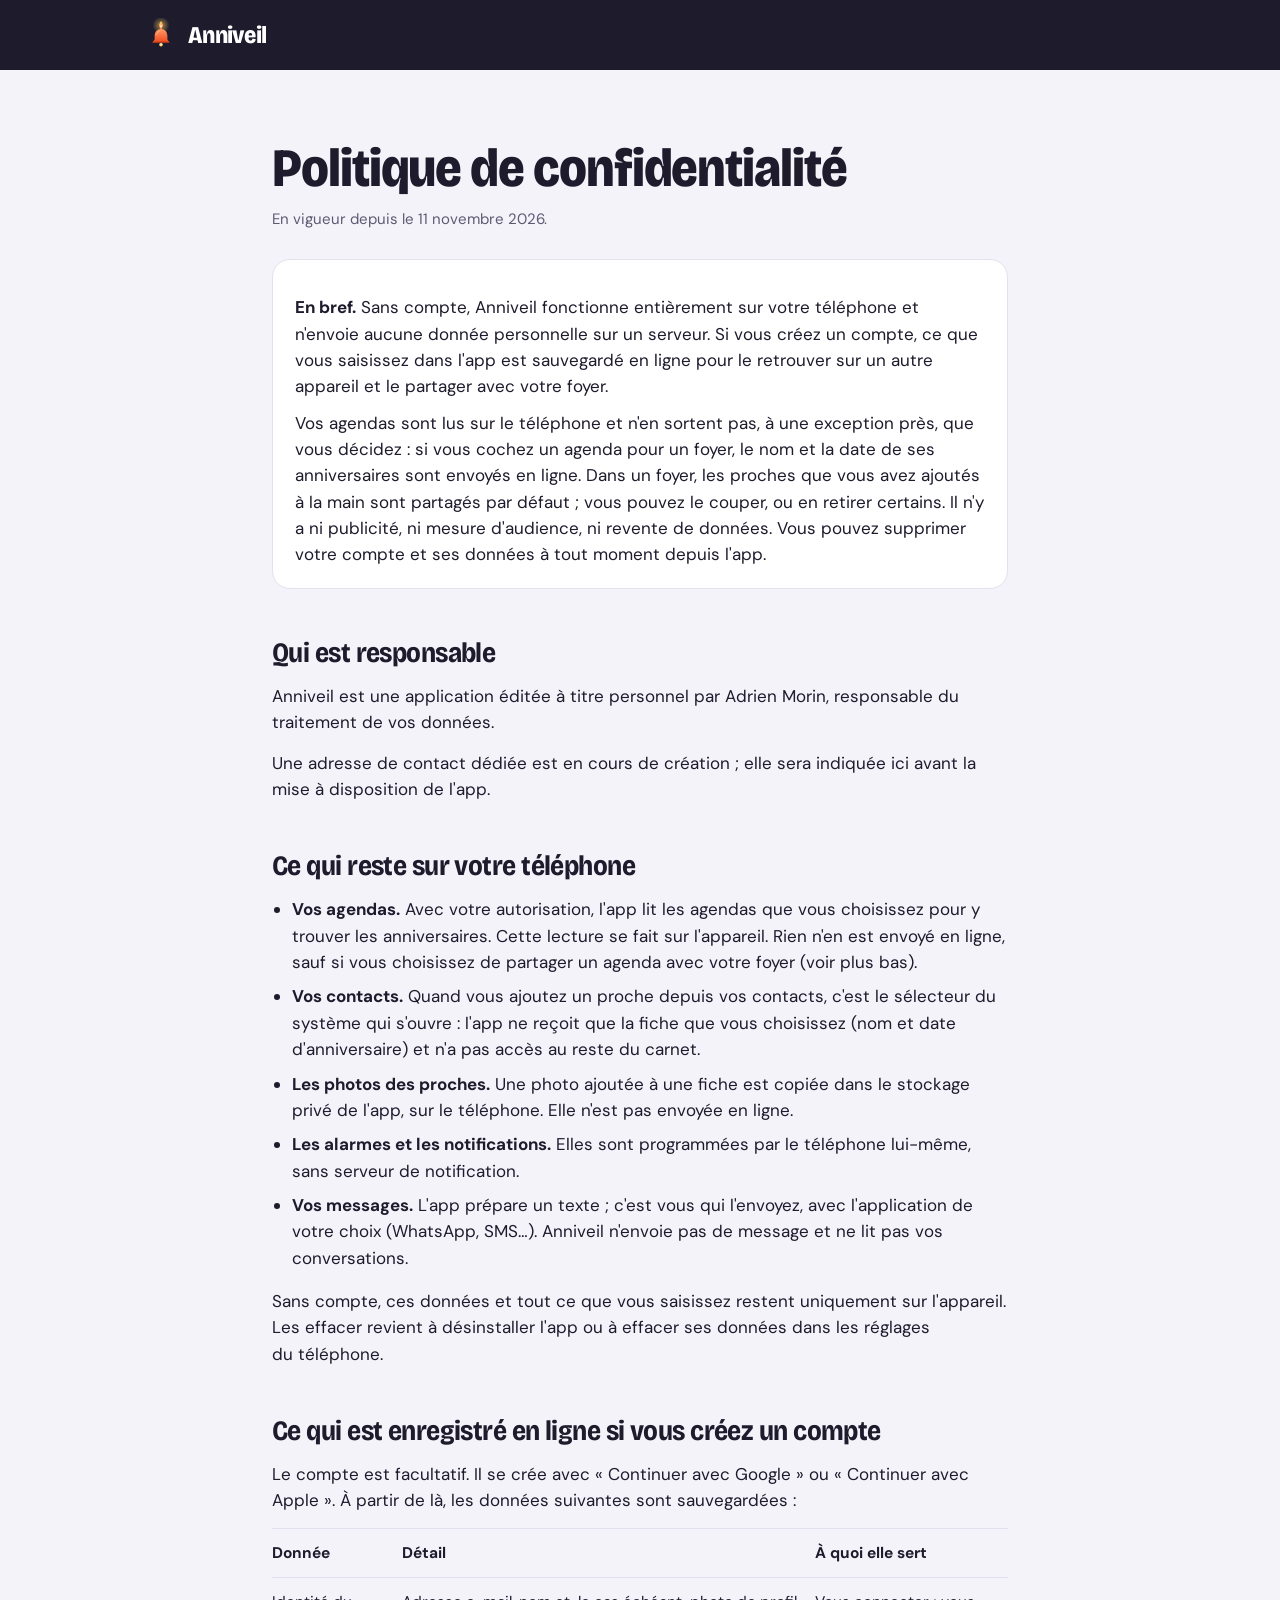
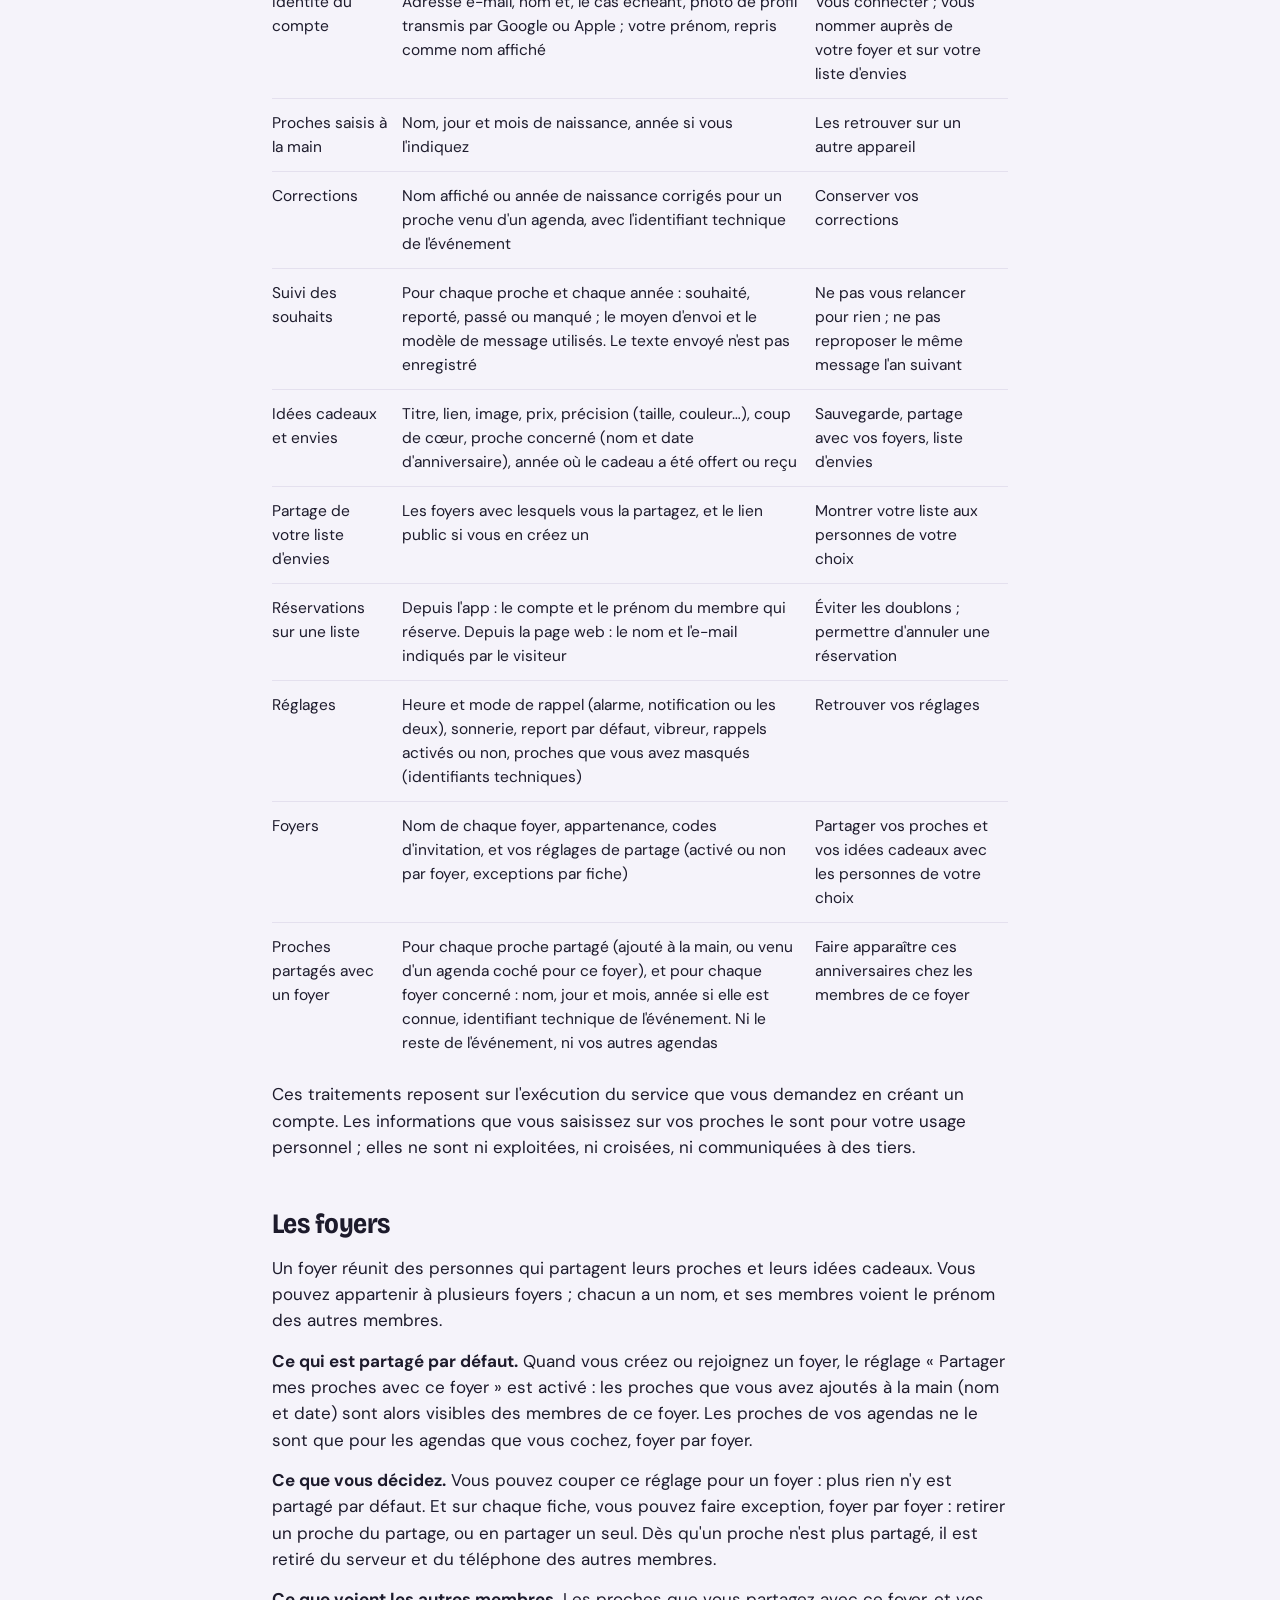
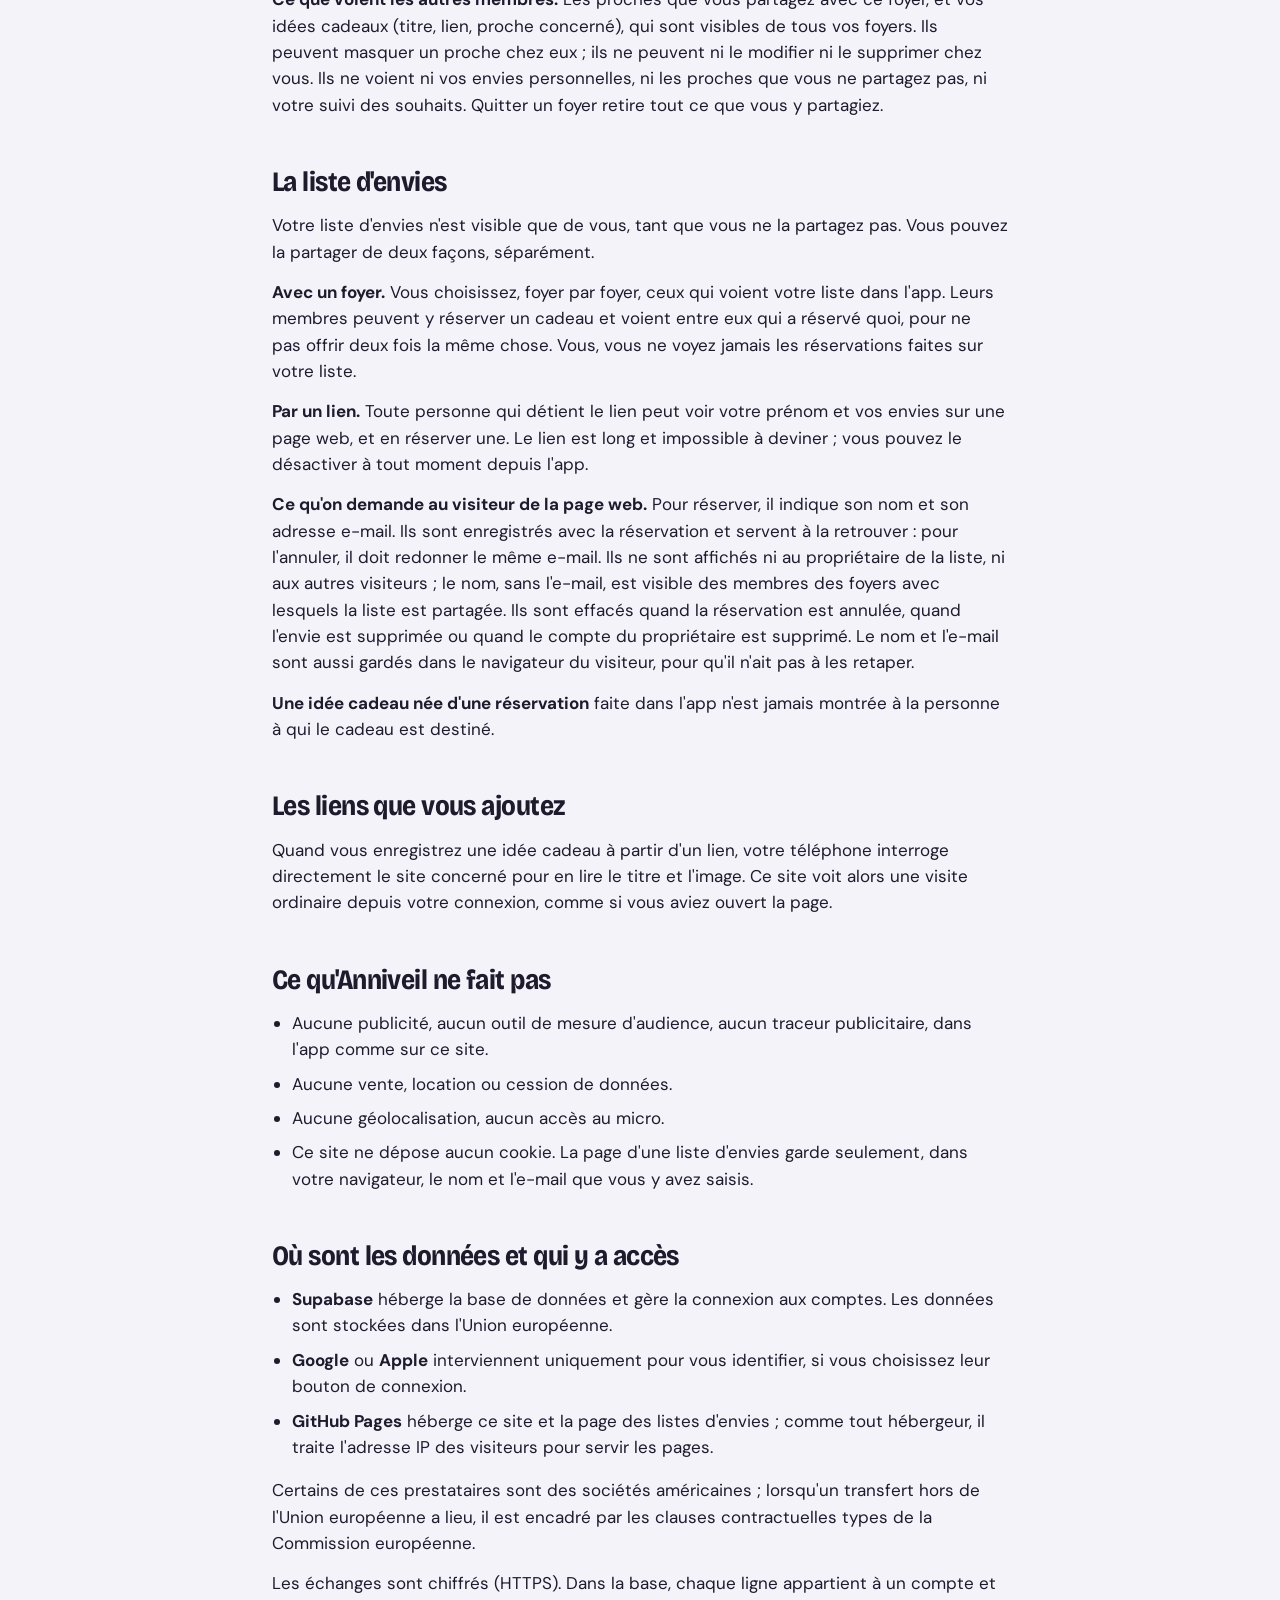
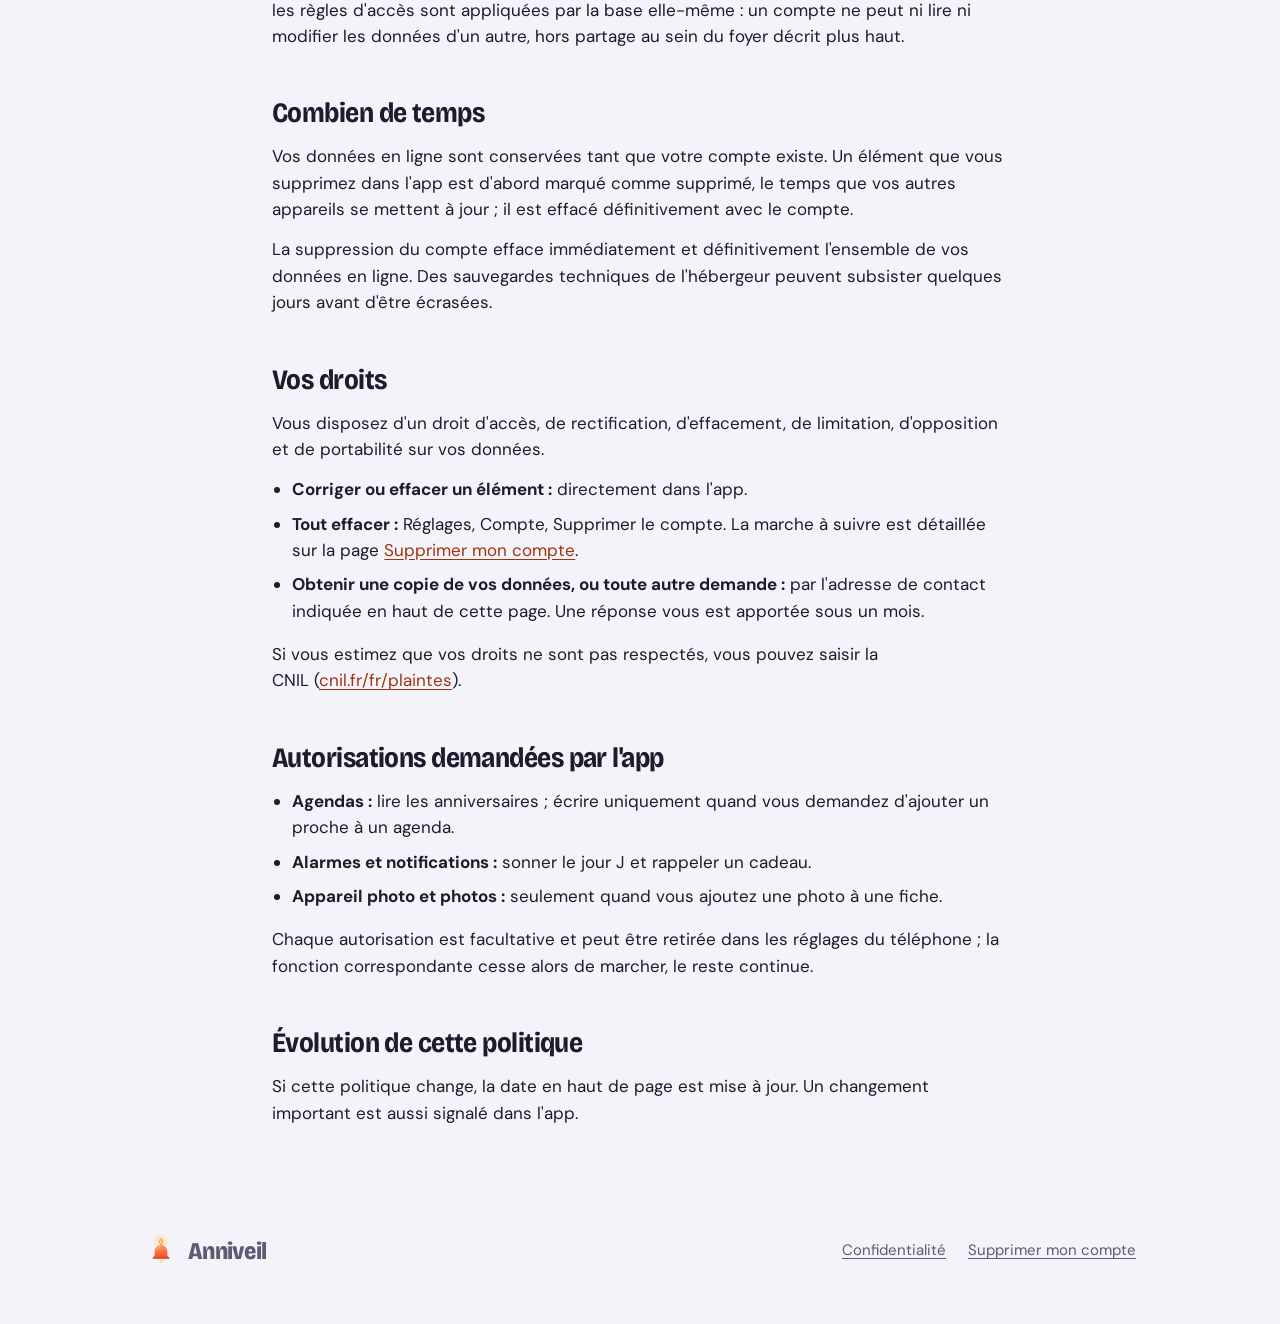
==== commit 37a35d44: "Liste d'envies : nom et e-mail pour réserver, annulation, précision et coup de cœur ; confidentialit" ====
--- a/confidentialite/index.html
+++ b/confidentialite/index.html
@@ -51,7 +51,9 @@
         <tr><td>Proches saisis à la main</td><td>Nom, jour et mois de naissance, année si vous l'indiquez</td><td>Les retrouver sur un autre appareil</td></tr>
         <tr><td>Corrections</td><td>Nom affiché ou année de naissance corrigés pour un proche venu d'un agenda, avec l'identifiant technique de l'événement</td><td>Conserver vos corrections</td></tr>
         <tr><td>Suivi des souhaits</td><td>Pour chaque proche et chaque année&nbsp;: souhaité, reporté, passé ou manqué ; le moyen d'envoi et le modèle de message utilisés. Le texte envoyé n'est pas enregistré</td><td>Ne pas vous relancer pour rien ; ne pas reproposer le même message l'an suivant</td></tr>
-        <tr><td>Idées cadeaux et envies</td><td>Titre, lien, image, prix, proche concerné (nom et date d'anniversaire), année où le cadeau a été offert</td><td>Sauvegarde, partage avec le foyer, liste d'envies</td></tr>
+        <tr><td>Idées cadeaux et envies</td><td>Titre, lien, image, prix, précision (taille, couleur…), coup de cœur, proche concerné (nom et date d'anniversaire), année où le cadeau a été offert ou reçu</td><td>Sauvegarde, partage avec vos foyers, liste d'envies</td></tr>
+        <tr><td>Partage de votre liste d'envies</td><td>Les foyers avec lesquels vous la partagez, et le lien public si vous en créez un</td><td>Montrer votre liste aux personnes de votre choix</td></tr>
+        <tr><td>Réservations sur une liste</td><td>Depuis l'app&nbsp;: le compte et le prénom du membre qui réserve. Depuis la page web&nbsp;: le nom et l'e-mail indiqués par le visiteur</td><td>Éviter les doublons ; permettre d'annuler une réservation</td></tr>
         <tr><td>Réglages</td><td>Heure et mode de rappel (alarme, notification ou les deux), sonnerie, report par défaut, vibreur, rappels activés ou non, proches que vous avez masqués (identifiants techniques)</td><td>Retrouver vos réglages</td></tr>
         <tr><td>Foyers</td><td>Nom de chaque foyer, appartenance, codes d'invitation, et vos réglages de partage (activé ou non par foyer, exceptions par fiche)</td><td>Partager vos proches et vos idées cadeaux avec les personnes de votre choix</td></tr>
         <tr><td>Proches partagés avec un foyer</td><td>Pour chaque proche partagé (ajouté à la main, ou venu d'un agenda coché pour ce foyer), et pour chaque foyer concerné&nbsp;: nom, jour et mois, année si elle est connue, identifiant technique de l'événement. Ni le reste de l'événement, ni vos autres agendas</td><td>Faire apparaître ces anniversaires chez les membres de ce foyer</td></tr>
@@ -66,9 +68,12 @@
   <p><strong>Ce que vous décidez.</strong> Vous pouvez couper ce réglage pour un foyer&nbsp;: plus rien n'y est partagé par défaut. Et sur chaque fiche, vous pouvez faire exception, foyer par foyer&nbsp;: retirer un proche du partage, ou en partager un seul. Dès qu'un proche n'est plus partagé, il est retiré du serveur et du téléphone des autres membres.</p>
   <p><strong>Ce que voient les autres membres.</strong> Les proches que vous partagez avec ce foyer, et vos idées cadeaux (titre, lien, proche concerné), qui sont visibles de tous vos foyers. Ils peuvent masquer un proche chez eux ; ils ne peuvent ni le modifier ni le supprimer chez vous. Ils ne voient ni vos envies personnelles, ni les proches que vous ne partagez pas, ni votre suivi des souhaits. Quitter un foyer retire tout ce que vous y partagiez.</p>
 
-  <h2>La liste d'envies partagée par lien</h2>
-  <p>Quand vous créez un lien, toute personne qui le détient peut voir votre prénom et vos envies sur une page web, et en réserver une. Le lien est long et impossible à deviner ; vous pouvez le désactiver à tout moment depuis l'app.</p>
-  <p>Un visiteur qui réserve peut indiquer un prénom, facultatif. Ce prénom est enregistré avec la réservation, n'est affiché à personne et disparaît avec l'envie ou le compte. L'app ne montre pas les réservations au propriétaire de la liste ; la page web, elle, indique qu'une envie est réservée, sans dire par qui.</p>
+  <h2>La liste d'envies</h2>
+  <p>Votre liste d'envies n'est visible que de vous, tant que vous ne la partagez pas. Vous pouvez la partager de deux façons, séparément.</p>
+  <p><strong>Avec un foyer.</strong> Vous choisissez, foyer par foyer, ceux qui voient votre liste dans l'app. Leurs membres peuvent y réserver un cadeau et voient entre eux qui a réservé quoi, pour ne pas offrir deux fois la même chose. Vous, vous ne voyez jamais les réservations faites sur votre liste.</p>
+  <p><strong>Par un lien.</strong> Toute personne qui détient le lien peut voir votre prénom et vos envies sur une page web, et en réserver une. Le lien est long et impossible à deviner ; vous pouvez le désactiver à tout moment depuis l'app.</p>
+  <p><strong>Ce qu'on demande au visiteur de la page web.</strong> Pour réserver, il indique son nom et son adresse e-mail. Ils sont enregistrés avec la réservation et servent à la retrouver&nbsp;: pour l'annuler, il doit redonner le même e-mail. Ils ne sont affichés ni au propriétaire de la liste, ni aux autres visiteurs ; le nom, sans l'e-mail, est visible des membres des foyers avec lesquels la liste est partagée. Ils sont effacés quand la réservation est annulée, quand l'envie est supprimée ou quand le compte du propriétaire est supprimé. Le nom et l'e-mail sont aussi gardés dans le navigateur du visiteur, pour qu'il n'ait pas à les retaper.</p>
+  <p><strong>Une idée cadeau née d'une réservation</strong> faite dans l'app n'est jamais montrée à la personne à qui le cadeau est destiné.</p>
 
   <h2>Les liens que vous ajoutez</h2>
   <p>Quand vous enregistrez une idée cadeau à partir d'un lien, votre téléphone interroge directement le site concerné pour en lire le titre et l'image. Ce site voit alors une visite ordinaire depuis votre connexion, comme si vous aviez ouvert la page.</p>
@@ -78,7 +83,7 @@
     <li>Aucune publicité, aucun outil de mesure d'audience, aucun traceur publicitaire, dans l'app comme sur ce site.</li>
     <li>Aucune vente, location ou cession de données.</li>
     <li>Aucune géolocalisation, aucun accès au micro.</li>
-    <li>Ce site ne dépose aucun cookie.</li>
+    <li>Ce site ne dépose aucun cookie. La page d'une liste d'envies garde seulement, dans votre navigateur, le nom et l'e-mail que vous y avez saisis.</li>
   </ul>
 
   <h2>Où sont les données et qui y a accès</h2>
